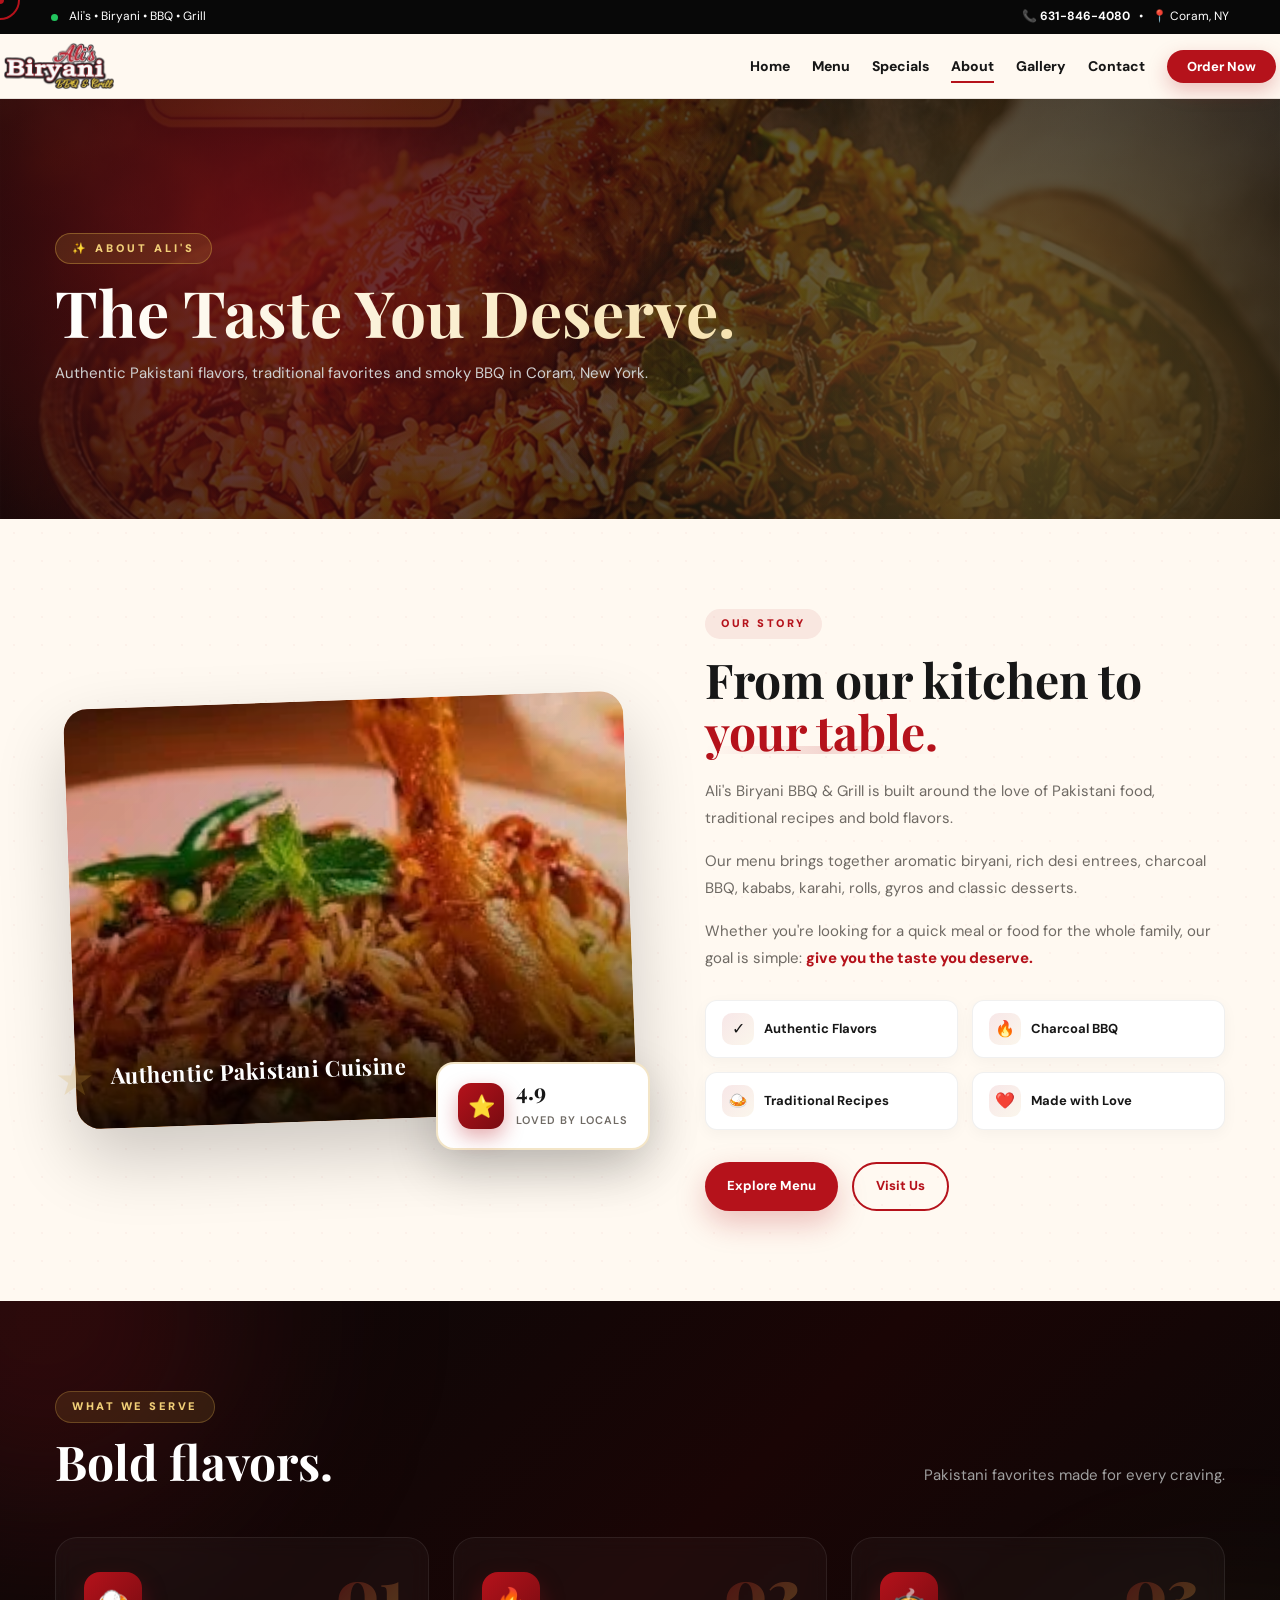
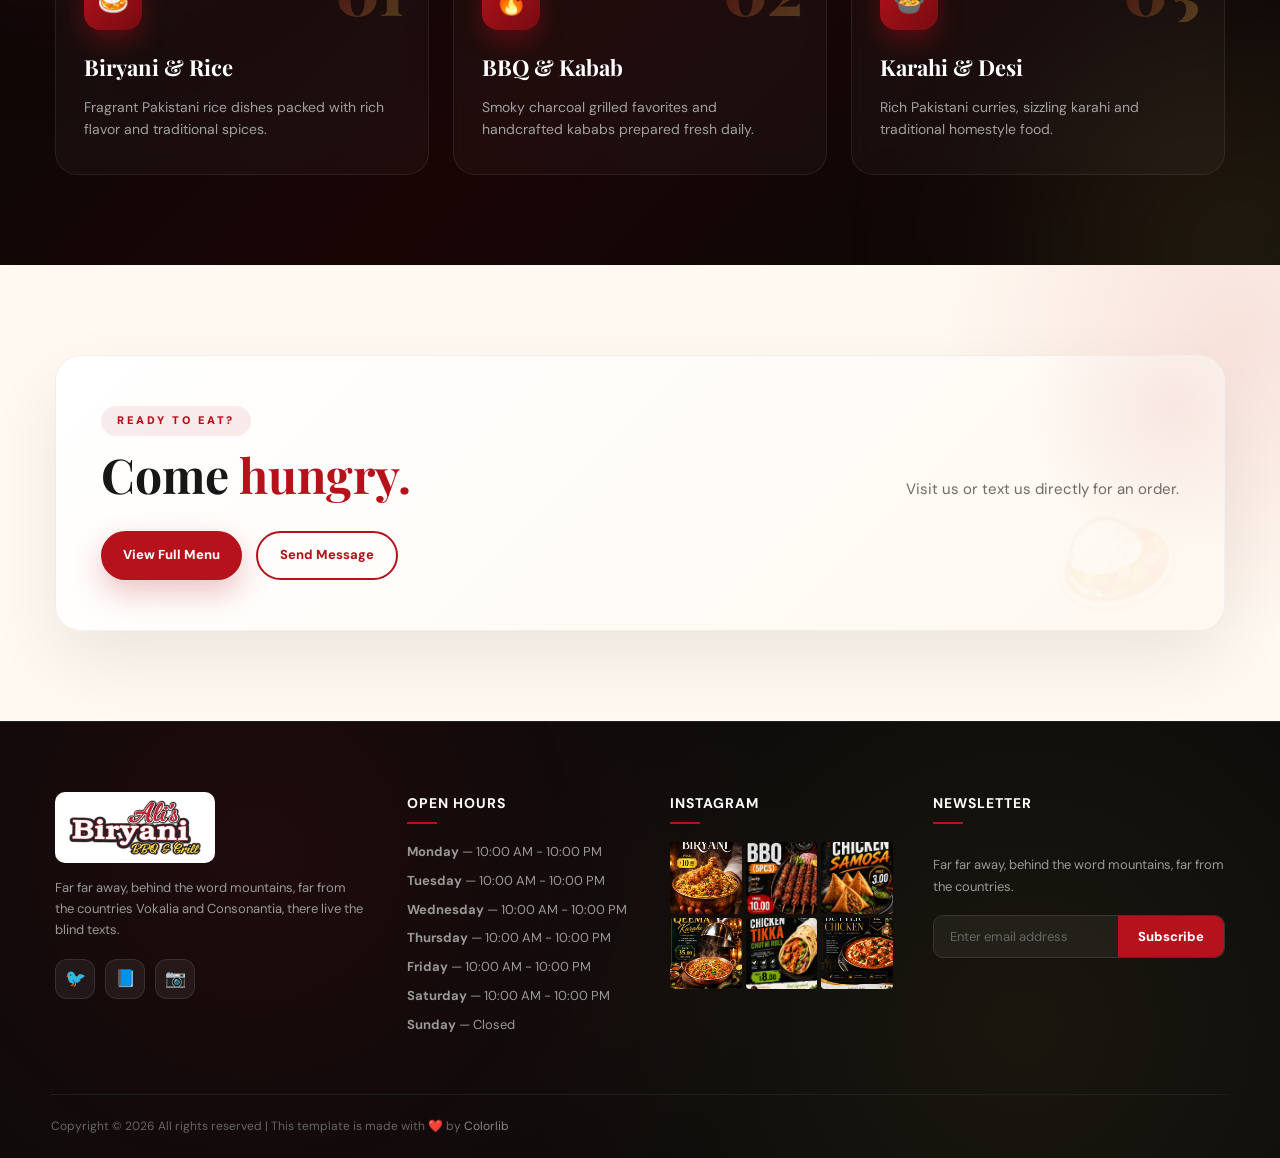
==== ABOUT.html @ 0fa8ace1 "Upload complete Ali's Biryani website" ====
<!DOCTYPE html>
<html lang="en">
<head>
    <meta charset="UTF-8">
    <meta name="viewport" content="width=device-width, initial-scale=1.0">
    <title>About | Ali's Biryani BBQ & Grill</title>
    <meta name="description" content="About Ali's Biryani BBQ & Grill - Authentic Pakistani cuisine in Coram, NY.">
    <link rel="stylesheet" href="style.css">
    <link href="https://fonts.googleapis.com/css2?family=DM+Sans:wght@400;500;600;700;800;900&family=Playfair+Display:wght@500;600;700;800&display=swap" rel="stylesheet">

    <style>
        /* Instagram Grid in Footer */
        .footer-instagram-grid {
            display: grid;
            grid-template-columns: repeat(3, 1fr);
            gap: 4px;
            margin-top: 5px;
        }

        .footer-instagram-grid img {
            width: 100%;
            aspect-ratio: 1;
            object-fit: cover;
            border-radius: 4px;
            transition: transform 0.3s, opacity 0.3s;
            cursor: pointer;
        }

        .footer-instagram-grid img:hover {
            transform: scale(1.05);
            opacity: 0.8;
        }

        /* =====================================================
           ABOUT PAGE — PREMIUM FULLY RESPONSIVE
        ===================================================== */

        /* ---------- HERO ---------- */
        .about-hero {
            position: relative;
            min-height: 420px;
            display: flex;
            align-items: center;
            overflow: hidden;
            background: #080808;
        }

        .about-hero::before {
            content: "";
            position: absolute;
            inset: 0;
            background:
                linear-gradient(135deg, rgba(8,8,8,0.92) 0%, rgba(8,8,8,0.72) 50%, rgba(8,8,8,0.9) 100%),
                url('assets/flayers/chicken biryani.jpeg') center/cover no-repeat;
            z-index: 0;
            animation: aboutHeroZoom 20s ease-in-out infinite alternate;
        }

        @keyframes aboutHeroZoom {
            0%   { transform: scale(1); }
            100% { transform: scale(1.08); }
        }

        .about-hero::after {
            content: "";
            position: absolute;
            inset: 0;
            background:
                radial-gradient(circle at 20% 30%, rgba(181, 18, 27, 0.5), transparent 45%),
                radial-gradient(circle at 80% 70%, rgba(216, 170, 69, 0.35), transparent 45%);
            animation: aboutGlow 10s ease-in-out infinite alternate;
            z-index: 1;
            pointer-events: none;
        }

        @keyframes aboutGlow {
            0%   { opacity: 0.6; }
            100% { opacity: 1; }
        }

        .about-hero > .container {
            position: relative;
            z-index: 2;
        }

        .about-hero .kicker {
            display: inline-block;
            color: var(--gold-light);
            font-size: 11px;
            font-weight: 900;
            letter-spacing: 3px;
            text-transform: uppercase;
            margin-bottom: 14px;
            padding: 6px 16px;
            background: rgba(216, 170, 69, 0.15);
            border: 1px solid rgba(216, 170, 69, 0.4);
            border-radius: 100px;
            opacity: 0;
            animation: fadeUp 0.8s 0.2s forwards;
        }

        .about-hero h1 {
            font-family: "Playfair Display", serif;
            font-size: clamp(36px, 5vw, 64px);
            line-height: 1.05;
            margin-bottom: 16px;
            background: linear-gradient(90deg, #fff 0%, var(--gold-light) 100%);
            -webkit-background-clip: text;
            background-clip: text;
            -webkit-text-fill-color: transparent;
            opacity: 0;
            animation: fadeUp 0.8s 0.4s forwards;
        }

        .about-hero p {
            max-width: 600px;
            color: #d0d0d0;
            font-size: 15px;
            opacity: 0;
            animation: fadeUp 0.8s 0.6s forwards;
        }

        @keyframes fadeUp {
            from { opacity: 0; transform: translateY(24px); }
            to   { opacity: 1; transform: translateY(0); }
        }

        /* ---------- STORY SECTION ---------- */
        .story-section {
            position: relative;
            padding: 90px 0;
            background: var(--cream);
            overflow: hidden;
        }

        .story-section::before {
            content: "";
            position: absolute;
            inset: 0;
            background-image: radial-gradient(circle, rgba(181,18,27,0.06) 1px, transparent 1px);
            background-size: 28px 28px;
            opacity: 0.6;
            pointer-events: none;
            z-index: 0;
        }

        .story-section > .container {
            position: relative;
            z-index: 1;
        }

        .story-grid {
            display: grid;
            grid-template-columns: 1fr 1fr;
            gap: 60px;
            align-items: center;
        }

        /* ---------- PHOTO WITH FLOATING CARDS ---------- */
        .about-photo-wrapper {
            position: relative;
            padding: 15px;
        }

        .about-photo {
            position: relative;
            border-radius: 24px;
            overflow: hidden;
            box-shadow:
                0 30px 70px rgba(0, 0, 0, 0.2),
                0 0 0 1px rgba(255, 255, 255, 0.5) inset;
            aspect-ratio: 4 / 3;
            min-height: 420px;
            transform: rotate(-2deg);
            transition: transform 0.5s ease;
        }

        .about-photo:hover {
            transform: rotate(0deg);
        }

        .about-photo::before {
            content: "";
            position: absolute;
            inset: 0;
            background: linear-gradient(135deg, rgba(181, 18, 27, 0.4) 0%, rgba(216, 170, 69, 0.2) 100%);
            z-index: 1;
            mix-blend-mode: multiply;
            pointer-events: none;
        }

        .about-photo .bg-image {
            position: absolute;
            inset: 0;
            width: 100%;
            height: 100%;
            object-fit: cover;
            z-index: 0;
            transition: transform 0.8s ease;
        }

        .about-photo:hover .bg-image {
            transform: scale(1.08);
        }

        .about-photo .overlay {
            position: absolute;
            inset: 0;
            z-index: 2;
            display: flex;
            align-items: flex-end;
            padding: 35px;
            background: linear-gradient(180deg, transparent 40%, rgba(0,0,0,0.85) 100%);
        }

        .about-photo .overlay h3 {
            color: #fff;
            font-family: "Playfair Display", serif;
            font-size: 22px;
            font-weight: 700;
            text-shadow: 0 2px 12px rgba(0,0,0,0.6);
            margin-top: 8px;
            letter-spacing: 0.5px;
        }

        /* Floating decorative elements */
        .about-photo-wrapper::before {
            content: "🔥";
            position: absolute;
            top: 0;
            right: 40px;
            font-size: 36px;
            opacity: 0.15;
            animation: floatDeco 5s ease-in-out infinite;
        }

        .about-photo-wrapper::after {
            content: "★";
            position: absolute;
            bottom: 20px;
            left: 0;
            font-size: 44px;
            color: var(--gold);
            opacity: 0.2;
            animation: floatDeco 6s ease-in-out infinite reverse;
        }

        @keyframes floatDeco {
            0%, 100% { transform: translateY(0) rotate(0deg); }
            50%      { transform: translateY(-15px) rotate(8deg); }
        }

        /* Floating stat card */
        .stat-card {
            position: absolute;
            bottom: -15px;
            right: -5px;
            background: #fff;
            padding: 16px 20px;
            border-radius: 18px;
            box-shadow: 0 20px 50px rgba(0, 0, 0, 0.2);
            z-index: 10;
            display: flex;
            align-items: center;
            gap: 12px;
            border: 2px solid rgba(216, 170, 69, 0.3);
            animation: floatCard 4s ease-in-out infinite;
        }

        @keyframes floatCard {
            0%, 100% { transform: translateY(0); }
            50%      { transform: translateY(-10px); }
        }

        .stat-card-icon {
            width: 46px;
            height: 46px;
            background: linear-gradient(135deg, var(--red), var(--red-dark));
            border-radius: 13px;
            display: grid;
            place-items: center;
            font-size: 22px;
            color: #fff;
            box-shadow: 0 8px 20px rgba(181, 18, 27, 0.35);
        }

        .stat-card strong {
            display: block;
            font-family: "Playfair Display", serif;
            font-size: 22px;
            color: var(--text);
            line-height: 1;
            margin-bottom: 4px;
        }

        .stat-card span {
            font-size: 11px;
            color: var(--muted);
            font-weight: 600;
            text-transform: uppercase;
            letter-spacing: 1px;
        }

        /* ---------- STORY TEXT ---------- */
        .story-text .kicker {
            display: inline-block;
            color: var(--red);
            font-size: 11px;
            font-weight: 900;
            letter-spacing: 2.5px;
            text-transform: uppercase;
            margin-bottom: 14px;
            padding: 6px 16px;
            background: rgba(181, 18, 27, 0.08);
            border-radius: 100px;
        }

        .story-text h2 {
            font-family: "Playfair Display", serif;
            font-size: clamp(28px, 4vw, 48px);
            line-height: 1.1;
            margin-bottom: 20px;
            color: var(--text);
        }

        .story-text h2 span {
            color: var(--red);
            position: relative;
            display: inline-block;
        }

        .story-text h2 span::after {
            content: "";
            position: absolute;
            bottom: 4px;
            left: 0;
            right: 0;
            height: 8px;
            background: linear-gradient(90deg, transparent, rgba(181,18,27,0.15), transparent);
            z-index: -1;
            border-radius: 4px;
        }

        .story-text p {
            color: var(--muted);
            font-size: 15px;
            line-height: 1.8;
            margin-bottom: 16px;
        }

        .story-text strong {
            color: var(--red);
            font-weight: 800;
        }

        /* ---------- FEATURE POINTS ---------- */
        .story-features {
            display: grid;
            grid-template-columns: 1fr 1fr;
            gap: 14px;
            margin: 28px 0 32px;
        }

        .story-feature {
            display: flex;
            align-items: center;
            gap: 10px;
            padding: 12px 16px;
            background: #fff;
            border-radius: 12px;
            border: 1px solid rgba(0, 0, 0, 0.06);
            box-shadow: 0 4px 15px rgba(0, 0, 0, 0.04);
            transition: all 0.3s ease;
        }

        .story-feature:hover {
            transform: translateX(6px);
            border-color: var(--red);
            box-shadow: 0 8px 25px rgba(181, 18, 27, 0.15);
        }

        .story-feature-icon {
            width: 32px;
            height: 32px;
            background: linear-gradient(135deg, rgba(181, 18, 27, 0.1), rgba(216, 170, 69, 0.1));
            border-radius: 10px;
            display: grid;
            place-items: center;
            font-size: 16px;
            flex-shrink: 0;
        }

        .story-feature span {
            font-size: 13px;
            font-weight: 700;
            color: var(--text);
        }

        /* Actions buttons */
        .actions {
            display: flex;
            flex-wrap: wrap;
            gap: 14px;
        }

        /* ---------- WHAT WE SERVE ---------- */
        .serve-section {
            position: relative;
            padding: 90px 0;
            background: linear-gradient(135deg, #080808 0%, #1a0505 50%, #080808 100%);
            overflow: hidden;
        }

        .serve-section::before {
            content: "";
            position: absolute;
            top: -50%;
            left: -20%;
            width: 600px;
            height: 600px;
            background: radial-gradient(circle, rgba(181, 18, 27, 0.3), transparent 70%);
            border-radius: 50%;
            filter: blur(80px);
            animation: serveGlow1 15s ease-in-out infinite alternate;
            pointer-events: none;
        }

        .serve-section::after {
            content: "";
            position: absolute;
            bottom: -50%;
            right: -20%;
            width: 600px;
            height: 600px;
            background: radial-gradient(circle, rgba(216, 170, 69, 0.15), transparent 70%);
            border-radius: 50%;
            filter: blur(80px);
            animation: serveGlow2 18s ease-in-out infinite alternate;
            pointer-events: none;
        }

        @keyframes serveGlow1 {
            0%   { transform: translate(0, 0) scale(1); }
            100% { transform: translate(60px, 30px) scale(1.2); }
        }

        @keyframes serveGlow2 {
            0%   { transform: translate(0, 0) scale(1); }
            100% { transform: translate(-50px, -30px) scale(1.3); }
        }

        .serve-section > .container {
            position: relative;
            z-index: 2;
        }

        .serve-head {
            display: flex;
            flex-wrap: wrap;
            justify-content: space-between;
            align-items: flex-end;
            gap: 24px;
            margin-bottom: 50px;
        }

        .serve-head .kicker {
            display: inline-block;
            color: var(--gold-light);
            font-size: 11px;
            font-weight: 900;
            letter-spacing: 2.5px;
            text-transform: uppercase;
            margin-bottom: 12px;
            padding: 6px 16px;
            background: rgba(216, 170, 69, 0.12);
            border: 1px solid rgba(216, 170, 69, 0.3);
            border-radius: 100px;
        }

        .serve-head h2 {
            color: #fff;
            font-family: "Playfair Display", serif;
            font-size: clamp(28px, 4vw, 48px);
            line-height: 1.1;
        }

        .serve-head p {
            color: #a0a0a0;
            font-size: 15px;
            max-width: 400px;
        }

        .serve-cards {
            display: grid;
            grid-template-columns: repeat(3, 1fr);
            gap: 24px;
        }

        .serve-card {
            position: relative;
            background: rgba(255, 255, 255, 0.03);
            backdrop-filter: blur(10px);
            border: 1px solid rgba(255, 255, 255, 0.08);
            border-radius: 22px;
            padding: 34px 28px;
            overflow: hidden;
            transition: all 0.5s cubic-bezier(0.4, 0, 0.2, 1);
        }

        .serve-card::before {
            content: "";
            position: absolute;
            top: 0;
            left: 0;
            width: 100%;
            height: 3px;
            background: linear-gradient(90deg, var(--red), var(--gold));
            transform: scaleX(0);
            transform-origin: left;
            transition: transform 0.5s ease;
        }

        .serve-card:hover::before {
            transform: scaleX(1);
        }

        .serve-card:hover {
            transform: translateY(-10px);
            background: rgba(255, 255, 255, 0.05);
            border-color: rgba(181, 18, 27, 0.4);
            box-shadow: 0 30px 60px rgba(0, 0, 0, 0.5);
        }

        .serve-card-num {
            font-family: "Playfair Display", serif;
            font-size: 64px;
            font-weight: 900;
            line-height: 1;
            background: linear-gradient(135deg, var(--red), var(--gold));
            -webkit-background-clip: text;
            background-clip: text;
            -webkit-text-fill-color: transparent;
            opacity: 0.3;
            position: absolute;
            top: 20px;
            right: 24px;
            transition: opacity 0.4s ease;
        }

        .serve-card:hover .serve-card-num {
            opacity: 0.6;
        }

        .serve-card-icon {
            width: 58px;
            height: 58px;
            background: linear-gradient(135deg, var(--red), var(--red-dark));
            border-radius: 16px;
            display: grid;
            place-items: center;
            font-size: 26px;
            margin-bottom: 20px;
            box-shadow: 0 12px 25px rgba(181, 18, 27, 0.35);
            transition: transform 0.4s ease;
        }

        .serve-card:hover .serve-card-icon {
            transform: scale(1.1) rotate(-8deg);
        }

        .serve-card h3 {
            color: #fff;
            font-family: "Playfair Display", serif;
            font-size: 22px;
            margin-bottom: 10px;
        }

        .serve-card p {
            color: #a0a0a0;
            font-size: 14px;
            line-height: 1.6;
            margin-bottom: 0;
        }

        /* ---------- CTA SECTION ---------- */
        .about-cta {
            position: relative;
            padding: 90px 0;
            background: var(--cream);
            overflow: hidden;
        }

        .about-cta::before {
            content: "";
            position: absolute;
            top: -50%;
            right: -20%;
            width: 600px;
            height: 600px;
            background: radial-gradient(circle, rgba(181, 18, 27, 0.1), transparent 70%);
            border-radius: 50%;
            animation: aboutGlow 15s ease-in-out infinite alternate;
            pointer-events: none;
        }

        .about-cta > .container {
            position: relative;
            z-index: 1;
        }

        .about-cta-card {
            background: linear-gradient(135deg, #fff 0%, #fef8f0 100%);
            border-radius: 26px;
            padding: 50px 45px;
            box-shadow: 0 30px 70px rgba(0, 0, 0, 0.08);
            border: 1px solid rgba(0, 0, 0, 0.05);
            position: relative;
            overflow: hidden;
        }

        .about-cta-card::before {
            content: "";
            position: absolute;
            top: -100px;
            right: -100px;
            width: 300px;
            height: 300px;
            background: radial-gradient(circle, rgba(181, 18, 27, 0.08), transparent 70%);
            border-radius: 50%;
            pointer-events: none;
        }

        .about-cta-card::after {
            content: "🍛";
            position: absolute;
            bottom: -20px;
            right: 40px;
            font-size: 110px;
            opacity: 0.05;
            transform: rotate(-15deg);
            pointer-events: none;
        }

        .about-cta-head {
            display: flex;
            flex-wrap: wrap;
            justify-content: space-between;
            align-items: flex-end;
            gap: 24px;
            margin-bottom: 30px;
            position: relative;
            z-index: 1;
        }

        .about-cta-head .kicker {
            display: inline-block;
            color: var(--red);
            font-size: 11px;
            font-weight: 900;
            letter-spacing: 2.5px;
            text-transform: uppercase;
            margin-bottom: 12px;
            padding: 6px 16px;
            background: rgba(181, 18, 27, 0.08);
            border-radius: 100px;
        }

        .about-cta-head h2 {
            font-family: "Playfair Display", serif;
            font-size: clamp(28px, 4vw, 48px);
            line-height: 1.1;
            color: var(--text);
        }

        .about-cta-head h2 span {
            color: var(--red);
        }

        .about-cta-head p {
            color: var(--muted);
            font-size: 15px;
        }

        .about-cta-actions {
            display: flex;
            flex-wrap: wrap;
            gap: 14px;
            position: relative;
            z-index: 1;
        }

        /* =====================================================
           RESPONSIVE — TABLET (1000px & below)
        ===================================================== */
        @media (max-width: 1000px) {
            .story-grid {
                grid-template-columns: 1fr 1fr;
                gap: 40px;
            }

            .about-photo {
                min-height: 380px;
            }

            .about-photo .overlay {
                padding: 30px;
            }

            .about-photo .overlay h3 {
                font-size: 20px;
            }

            .stat-card {
                padding: 14px 16px;
            }

            .stat-card-icon {
                width: 42px;
                height: 42px;
                font-size: 20px;
            }

            .stat-card strong {
                font-size: 20px;
            }

            .story-features {
                gap: 10px;
            }

            .story-feature {
                padding: 10px 14px;
            }

            .story-feature span {
                font-size: 12px;
            }

            .serve-cards {
                grid-template-columns: 1fr 1fr;
                gap: 20px;
            }

            .serve-card {
                padding: 28px 24px;
            }

            .serve-card-num {
                font-size: 54px;
            }

            .serve-card-icon {
                width: 52px;
                height: 52px;
                font-size: 24px;
            }

            .serve-card h3 {
                font-size: 20px;
            }
        }

        /* =====================================================
           RESPONSIVE — MOBILE (800px & below)
        ===================================================== */
        @media (max-width: 800px) {
            .about-hero {
                min-height: 340px;
                padding: 40px 0;
            }

            .story-section,
            .serve-section,
            .about-cta {
                padding: 60px 0;
            }

            .story-grid {
                grid-template-columns: 1fr;
                gap: 45px;
            }

            .about-photo {
                min-height: 340px;
                transform: rotate(0deg);
                aspect-ratio: 4 / 3;
            }

            .about-photo .overlay {
                padding: 24px;
            }

            .about-photo .overlay h3 {
                font-size: 18px;
            }

            .about-photo-wrapper {
                padding: 10px;
            }

            .about-photo-wrapper::before {
                font-size: 30px;
                right: 20px;
            }

            .about-photo-wrapper::after {
                font-size: 36px;
            }

            .stat-card {
                bottom: 0;
                right: 5px;
                padding: 12px 16px;
                border-radius: 14px;
                gap: 10px;
            }

            .stat-card-icon {
                width: 38px;
                height: 38px;
                font-size: 18px;
                border-radius: 11px;
            }

            .stat-card strong {
                font-size: 18px;
            }

            .stat-card span {
                font-size: 10px;
            }

            .story-text h2 {
                font-size: 28px;
            }

            .story-text p {
                font-size: 14px;
            }

            .story-features {
                grid-template-columns: 1fr 1fr;
                gap: 10px;
                margin: 24px 0 26px;
            }

            .story-feature {
                padding: 10px 12px;
                gap: 8px;
            }

            .story-feature-icon {
                width: 28px;
                height: 28px;
                font-size: 14px;
            }

            .story-feature span {
                font-size: 12px;
            }

            .actions {
                gap: 10px;
            }

            .serve-head {
                flex-direction: column;
                align-items: flex-start;
                margin-bottom: 35px;
            }

            .serve-head h2 {
                font-size: 28px;
            }

            .serve-head p {
                font-size: 14px;
            }

            .serve-cards {
                grid-template-columns: 1fr;
                gap: 18px;
            }

            .serve-card {
                padding: 26px 22px;
                border-radius: 18px;
            }

            .serve-card-num {
                font-size: 48px;
                top: 18px;
                right: 20px;
            }

            .serve-card-icon {
                width: 48px;
                height: 48px;
                font-size: 22px;
                margin-bottom: 16px;
            }

            .serve-card h3 {
                font-size: 20px;
            }

            .serve-card p {
                font-size: 13px;
            }

            .about-cta-card {
                padding: 35px 25px;
                border-radius: 22px;
            }

            .about-cta-head {
                flex-direction: column;
                align-items: flex-start;
                margin-bottom: 24px;
            }

            .about-cta-head h2 {
                font-size: 28px;
            }

            .about-cta-head p {
                font-size: 14px;
            }

            .about-cta-actions {
                gap: 10px;
            }

            .about-cta-card::after {
                font-size: 80px;
                bottom: -10px;
                right: 20px;
            }
        }

        /* =====================================================
           RESPONSIVE — SMALL MOBILE (560px & below)
        ===================================================== */
        @media (max-width: 560px) {
            .about-hero {
                min-height: 300px;
                padding: 30px 0;
            }

            .about-hero .kicker {
                font-size: 10px;
                padding: 5px 12px;
                letter-spacing: 2px;
            }

            .about-hero h1 {
                font-size: 30px;
                margin-bottom: 12px;
            }

            .about-hero p {
                font-size: 13px;
            }

            .story-section,
            .serve-section,
            .about-cta {
                padding: 50px 0;
            }

            .story-grid {
                gap: 35px;
            }

            .about-photo {
                min-height: 280px;
                border-radius: 18px;
            }

            .about-photo .overlay {
                padding: 18px;
            }

            .about-photo .overlay h3 {
                font-size: 16px;
            }

            .about-photo-wrapper {
                padding: 8px;
            }

            .about-photo-wrapper::before,
            .about-photo-wrapper::after {
                display: none;
            }

            .stat-card {
                bottom: -8px;
                right: 0;
                padding: 10px 12px;
                border-radius: 12px;
                gap: 8px;
            }

            .stat-card-icon {
                width: 34px;
                height: 34px;
                font-size: 16px;
                border-radius: 10px;
            }

            .stat-card strong {
                font-size: 16px;
            }

            .stat-card span {
                font-size: 9px;
                letter-spacing: 0.5px;
            }

            .story-text .kicker {
                font-size: 10px;
                padding: 5px 12px;
            }

            .story-text h2 {
                font-size: 24px;
                margin-bottom: 16px;
            }

            .story-text p {
                font-size: 13px;
                line-height: 1.7;
                margin-bottom: 12px;
            }

            .story-features {
                grid-template-columns: 1fr;
                gap: 8px;
                margin: 20px 0 22px;
            }

            .story-feature {
                padding: 10px 14px;
                gap: 10px;
            }

            .story-feature-icon {
                width: 28px;
                height: 28px;
                font-size: 14px;
            }

            .story-feature span {
                font-size: 12px;
            }

            .actions {
                gap: 8px;
            }

            .actions .btn {
                padding: 10px 18px;
                font-size: 12px;
            }

            .serve-head h2 {
                font-size: 24px;
            }

            .serve-head p {
                font-size: 13px;
            }

            .serve-cards {
                gap: 14px;
            }

            .serve-card {
                padding: 22px 18px;
                border-radius: 16px;
            }

            .serve-card-num {
                font-size: 40px;
                top: 14px;
                right: 16px;
            }

            .serve-card-icon {
                width: 44px;
                height: 44px;
                font-size: 20px;
                border-radius: 13px;
                margin-bottom: 14px;
            }

            .serve-card h3 {
                font-size: 18px;
                margin-bottom: 8px;
            }

            .serve-card p {
                font-size: 12px;
                line-height: 1.5;
            }

            .about-cta-card {
                padding: 28px 20px;
                border-radius: 18px;
            }

            .about-cta-head {
                margin-bottom: 20px;
            }

            .about-cta-head .kicker {
                font-size: 10px;
                padding: 5px 12px;
            }

            .about-cta-head h2 {
                font-size: 24px;
            }

            .about-cta-head p {
                font-size: 13px;
            }

            .about-cta-actions {
                gap: 8px;
            }

            .about-cta-actions .btn {
                padding: 10px 18px;
                font-size: 12px;
            }

            .about-cta-card::after {
                font-size: 60px;
                bottom: -5px;
                right: 12px;
            }

            .footer-instagram-grid {
                gap: 3px;
            }
        }

        /* =====================================================
           RESPONSIVE — EXTRA SMALL (380px & below)
        ===================================================== */
        @media (max-width: 380px) {
            .about-hero h1 {
                font-size: 26px;
            }

            .story-text h2 {
                font-size: 22px;
            }

            .serve-head h2 {
                font-size: 22px;
            }

            .about-cta-head h2 {
                font-size: 22px;
            }

            .stat-card {
                padding: 8px 10px;
            }

            .stat-card-icon {
                width: 30px;
                height: 30px;
                font-size: 14px;
            }

            .stat-card strong {
                font-size: 14px;
            }

            .stat-card span {
                font-size: 8px;
            }
        }
    </style>
</head>
<body>

<!-- TOP BAR -->
<div class="top-bar">
    <div class="container top-bar-inner">
        <span class="top-bar-left">
            <span class="pulse-dot"></span>
            Ali's • Biryani • BBQ • Grill
        </span>
        <span class="top-bar-right">
            <a href="tel:+16318464080">📞 631-846-4080</a>
            &nbsp; • &nbsp;
            📍 Coram, NY
        </span>
    </div>
</div>

<!-- NAVBAR -->
<header class="navbar">
    <div class="container nav-inner">
        <a href="index.html">
            <img src="assets/logo/Layer 6.png" alt="Ali's" class="logo">
        </a>
        <button class="mobile-menu-btn" id="mobileMenuBtn" aria-label="Menu">☰</button>
        <nav class="navigation" id="navigation">
            <a href="index.html">Home</a>
            <a href="MENU.html">Menu</a>
            <a href="SPECIALS.html">Specials</a>
            <a href="ABOUT.html" class="active">About</a>
            <a href="GALLERY.html">Gallery</a>
            <a href="CONTACT.html">Contact</a>
            <a href="ORDER.html" class="nav-order">Order Now</a>
        </nav>
    </div>
</header>

<!-- ================= HERO ================= -->
<section class="about-hero">
    <div class="container">
        <div class="kicker">✨ ABOUT ALI'S</div>
        <h1>The Taste You Deserve.</h1>
        <p>Authentic Pakistani flavors, traditional favorites and smoky BBQ in Coram, New York.</p>
    </div>
</section>

<!-- ================= STORY ================= -->
<section class="story-section">
    <div class="container">
        <div class="story-grid">

            <!-- LEFT: PHOTO WITH STAT CARD -->
            <div class="about-photo-wrapper reveal">
                <div class="about-photo">
                    <img class="bg-image" src="assets/menu/chicken biryani.jpeg" alt="Pakistani Biryani">
                    <div class="overlay">
                        <div>
                            <h3>Authentic Pakistani Cuisine</h3>
                        </div>
                    </div>
                </div>

                <!-- Floating Stat Card -->
                <div class="stat-card">
                    <div class="stat-card-icon">⭐</div>
                    <div>
                        <strong>4.9</strong>
                        <span>Loved by Locals</span>
                    </div>
                </div>
            </div>

            <!-- RIGHT: STORY TEXT -->
            <div class="story-text reveal reveal-delay-1">
                <div class="kicker">OUR STORY</div>
                <h2>From our kitchen to <span>your table.</span></h2>
                <p>Ali's Biryani BBQ &amp; Grill is built around the love of Pakistani food, traditional recipes and bold flavors.</p>
                <p>Our menu brings together aromatic biryani, rich desi entrees, charcoal BBQ, kababs, karahi, rolls, gyros and classic desserts.</p>
                <p>Whether you're looking for a quick meal or food for the whole family, our goal is simple: <strong>give you the taste you deserve.</strong></p>

                <div class="story-features">
                    <div class="story-feature">
                        <div class="story-feature-icon">✓</div>
                        <span>Authentic Flavors</span>
                    </div>
                    <div class="story-feature">
                        <div class="story-feature-icon">🔥</div>
                        <span>Charcoal BBQ</span>
                    </div>
                    <div class="story-feature">
                        <div class="story-feature-icon">🍛</div>
                        <span>Traditional Recipes</span>
                    </div>
                    <div class="story-feature">
                        <div class="story-feature-icon">❤️</div>
                        <span>Made with Love</span>
                    </div>
                </div>

                <div class="actions">
                    <a class="btn btn-red" href="MENU.html">Explore Menu</a>
                    <a class="btn btn-outline" href="CONTACT.html">Visit Us</a>
                </div>
            </div>

        </div>
    </div>
</section>

<!-- ================= WHAT WE SERVE ================= -->
<section class="serve-section">
    <div class="container">

        <div class="serve-head reveal">
            <div>
                <div class="kicker">WHAT WE SERVE</div>
                <h2>Bold flavors.</h2>
            </div>
            <p>Pakistani favorites made for every craving.</p>
        </div>

        <div class="serve-cards">
            <div class="serve-card reveal">
                <div class="serve-card-num">01</div>
                <div class="serve-card-icon">🍛</div>
                <h3>Biryani &amp; Rice</h3>
                <p>Fragrant Pakistani rice dishes packed with rich flavor and traditional spices.</p>
            </div>

            <div class="serve-card reveal reveal-delay-1">
                <div class="serve-card-num">02</div>
                <div class="serve-card-icon">🔥</div>
                <h3>BBQ &amp; Kabab</h3>
                <p>Smoky charcoal grilled favorites and handcrafted kababs prepared fresh daily.</p>
            </div>

            <div class="serve-card reveal reveal-delay-2">
                <div class="serve-card-num">03</div>
                <div class="serve-card-icon">🍲</div>
                <h3>Karahi &amp; Desi</h3>
                <p>Rich Pakistani curries, sizzling karahi and traditional homestyle food.</p>
            </div>
        </div>

    </div>
</section>

<!-- ================= CTA ================= -->
<section class="about-cta">
    <div class="container">
        <div class="about-cta-card reveal">
            <div class="about-cta-head">
                <div>
                    <div class="kicker">READY TO EAT?</div>
                    <h2>Come <span>hungry.</span></h2>
                </div>
                <p>Visit us or text us directly for an order.</p>
            </div>
            <div class="about-cta-actions">
                <a class="btn btn-red" href="MENU.html">View Full Menu</a>
                <a class="btn btn-outline" href="sms:+16318464080?body=Hi%20Ali%27s%20Biryani%20BBQ%20%26%20Grill%21">Send Message</a>
            </div>
        </div>
    </div>
</section>

<!-- ================= FOOTER ================= -->
<footer>
    <div class="container footer-grid">
        <div class="footer-brand">
            <img src="assets/logo/Layer 6.png" alt="Ali's Biryani BBQ & Grill">
            <p>Far far away, behind the word mountains, far from the countries Vokalia and Consonantia, there live the blind texts.</p>
            <div class="footer-socials">
                <a href="#" aria-label="Twitter">🐦</a>
                <a href="#" aria-label="Facebook">📘</a>
                <a href="#" aria-label="Instagram">📷</a>
            </div>
        </div>

        <div>
            <h3>Open Hours</h3>
            <p><strong>Monday</strong> — 10:00 AM - 10:00 PM</p>
            <p><strong>Tuesday</strong> — 10:00 AM - 10:00 PM</p>
            <p><strong>Wednesday</strong> — 10:00 AM - 10:00 PM</p>
            <p><strong>Thursday</strong> — 10:00 AM - 10:00 PM</p>
            <p><strong>Friday</strong> — 10:00 AM - 10:00 PM</p>
            <p><strong>Saturday</strong> — 10:00 AM - 10:00 PM</p>
            <p><strong>Sunday</strong> — Closed</p>
        </div>

        <div>
            <h3>Instagram</h3>
            <div class="footer-instagram-grid">
                <img src="assets/flayers/chicken biryani.jpeg" alt="Biryani">
                <img src="assets/flayers/bbq 5pcs.jpeg" alt="BBQ">
                <img src="assets/flayers/chicken samosa.jpeg" alt="Samosa">
                <img src="assets/flayers/goat karahi.jpeg" alt="Karahi">
                <img src="assets/flayers/chicken tikka.jpeg" alt="Tikka">
                <img src="assets/flayers/butter chicken.jpeg" alt="Butter Chicken">
            </div>
        </div>

        <div class="footer-newsletter">
            <h3>Newsletter</h3>
            <p>Far far away, behind the word mountains, far from the countries.</p>
            <div class="newsletter-input">
                <input type="email" placeholder="Enter email address" aria-label="Email address">
                <button type="button">Subscribe</button>
            </div>
        </div>
    </div>

    <div class="container footer-bottom">
        <span>Copyright © <span class="current-year"></span> All rights reserved | This template is made with ❤️ by <a href="#">Colorlib</a></span>
    </div>
</footer>

<script src="script.js"></script>
</body>
</html>
---- style.css ----
/* =====================================================
   ALI'S BIRYANI BBQ & GRILL
   ULTRA PREMIUM ANIMATED CSS — FULLY RESPONSIVE
   (Hero mobile compact + Featured 2 cols + Order Now fixed)
===================================================== */

@import url('https://fonts.googleapis.com/css2?family=DM+Sans:wght@400;500;600;700;800;900&family=Playfair+Display:wght@500;600;700;800;900&display=swap');

/* ================= VARIABLES ================= */
:root {
    --black: #080808;
    --black-soft: #111111;
    --red: #b5121b;
    --red-light: #df202b;
    --red-dark: #780b11;
    --gold: #d8aa45;
    --gold-light: #f1cf78;
    --cream: #fff9f1;
    --white: #ffffff;
    --text: #171717;
    --muted: #6f6a64;
    --border: rgba(0, 0, 0, .09);
    --shadow: 0 20px 60px rgba(0, 0, 0, .10);
    --radius: 20px;
}

/* ================= RESET ================= */
* {
    margin: 0;
    padding: 0;
    box-sizing: border-box;
}

html {
    scroll-behavior: smooth;
    -webkit-text-size-adjust: 100%;
}

body {
    font-family: "DM Sans", sans-serif;
    background: var(--cream);
    color: var(--text);
    line-height: 1.6;
    overflow-x: hidden;
    cursor: none;
    -webkit-font-smoothing: antialiased;
    -moz-osx-font-smoothing: grayscale;
}

@media (max-width: 900px) {
    body { cursor: auto; }
}

img { max-width: 100%; display: block; height: auto; }
a { text-decoration: none; color: inherit; }
button, input, textarea, select { font-family: inherit; }
button { cursor: pointer; }

.container {
    width: min(1180px, 92%);
    margin: auto;
    padding: 0 4px;
}

/* ================= CUSTOM CURSOR ================= */
.cursor-dot,
.cursor-ring {
    position: fixed;
    top: 0;
    left: 0;
    pointer-events: none;
    z-index: 99999;
    transform: translate(-50%, -50%);
    transition: opacity 0.3s;
}

.cursor-dot {
    width: 8px;
    height: 8px;
    background: var(--red);
    border-radius: 50%;
}

.cursor-ring {
    width: 40px;
    height: 40px;
    border: 2px solid var(--red);
    border-radius: 50%;
    transition: transform 0.15s ease-out, width 0.2s, height 0.2s, background 0.2s;
}

.cursor-ring.hover {
    width: 60px;
    height: 60px;
    background: rgba(181, 18, 27, 0.1);
}

@media (max-width: 900px) {
    .cursor-dot, .cursor-ring { display: none; }
}

/* ================= SCROLL PROGRESS BAR ================= */
.scroll-progress {
    position: fixed;
    top: 0;
    left: 0;
    height: 3px;
    width: 0;
    background: linear-gradient(90deg, var(--red), var(--gold));
    z-index: 10000;
    transition: width 0.1s;
}

/* ================= TOP BAR ================= */
.top-bar {
    background: var(--black);
    color: white;
    font-size: 12px;
}

.top-bar-inner {
    min-height: 34px;
    display: flex;
    justify-content: space-between;
    align-items: center;
    gap: 10px;
    padding: 4px 0;
}

.top-bar a { font-weight: 700; transition: color 0.3s; }
.top-bar a:hover { color: var(--gold-light); }

.pulse-dot {
    display: inline-block;
    width: 7px;
    height: 7px;
    background: #22c55e;
    border-radius: 50%;
    margin-right: 8px;
    box-shadow: 0 0 0 0 rgba(34, 197, 94, 0.7);
    animation: pulse 2s infinite;
    vertical-align: middle;
}

@keyframes pulse {
    0%   { box-shadow: 0 0 0 0 rgba(34, 197, 94, 0.7); }
    70%  { box-shadow: 0 0 0 8px rgba(34, 197, 94, 0); }
    100% { box-shadow: 0 0 0 0 rgba(34, 197, 94, 0); }
}

/* ================= NAVBAR ================= */
.navbar {
    position: sticky;
    top: 0;
    z-index: 1000;
    background: rgba(255, 249, 241, .97);
    backdrop-filter: blur(15px);
    -webkit-backdrop-filter: blur(15px);
    border-bottom: 1px solid var(--border);
    transition: box-shadow 0.3s;
    width: 100%;
}

.navbar.scrolled {
    box-shadow: 0 10px 30px rgba(0, 0, 0, 0.08);
}

.nav-inner {
    min-height: 64px;
    display: flex;
    align-items: center;
    justify-content: space-between;
    gap: 16px;
    width: 100%;
}

.logo {
    width: 110px;
    height: auto;
    object-fit: contain;
    transition: transform 0.3s;
    flex-shrink: 0;
}

.logo:hover { transform: scale(1.05); }

.navigation,
.navlinks {
    display: flex;
    align-items: center;
    gap: 22px;
    flex-wrap: nowrap;
    min-width: 0;
}

.navigation > a:not(.nav-order),
.navlinks > a:not(.nav-order) {
    font-size: 14px;
    font-weight: 800;
    position: relative;
    transition: color 0.3s;
    padding: 4px 0;
    white-space: nowrap;
    flex-shrink: 0;
}

.navigation > a:not(.nav-order)::after,
.navlinks > a:not(.nav-order)::after {
    content: "";
    position: absolute;
    left: 0;
    bottom: -2px;
    width: 0;
    height: 2px;
    background: var(--red);
    transition: .25s ease;
}

.navigation > a:hover::after,
.navigation > a.active::after,
.navlinks > a:hover::after,
.navlinks > a.active::after {
    width: 100%;
}

.nav-order {
    background: var(--red);
    color: white !important;
    padding: 10px 20px;
    border-radius: 100px;
    box-shadow: 0 8px 20px rgba(181, 18, 27, 0.25);
    transition: all 0.3s;
    font-size: 13px !important;
    font-weight: 800;
    white-space: nowrap;
    flex-shrink: 0;
    display: inline-flex;
    align-items: center;
    justify-content: center;
    line-height: 1;
}

.nav-order::after { display: none !important; }

.nav-order:hover {
    background: var(--red-light);
    transform: translateY(-2px);
    box-shadow: 0 12px 25px rgba(181, 18, 27, 0.35);
}

.mobile-menu-btn,
.menu-toggle {
    display: none;
    border: none;
    background: transparent;
    font-size: 26px;
    cursor: pointer;
    color: var(--black);
    padding: 6px;
    line-height: 1;
    flex-shrink: 0;
}

/* ================= HERO ================= */
.hero {
    position: relative;
    min-height: 680px;
    overflow: hidden;
    background: #080808;
    color: white;
}

.hero-video {
    position: absolute;
    top: 50%;
    left: 50%;
    min-width: 100%;
    min-height: 100%;
    width: auto;
    height: auto;
    transform: translate(-50%, -50%);
    object-fit: cover;
    z-index: 0;
    opacity: 0.55;
}

.hero-overlay {
    position: absolute;
    inset: 0;
    background:
        linear-gradient(90deg, rgba(0,0,0,0.85) 0%, rgba(0,0,0,0.5) 50%, rgba(0,0,0,0.7) 100%),
        radial-gradient(circle at 20% 30%, rgba(181, 18, 27, 0.4), transparent 45%),
        radial-gradient(circle at 80% 70%, rgba(216, 170, 69, 0.25), transparent 45%);
    z-index: 1;
    animation: heroGlow 12s ease-in-out infinite alternate;
}

@keyframes heroGlow {
    0%   { opacity: 0.85; }
    100% { opacity: 1; }
}

.hero-content {
    position: relative;
    z-index: 2;
    min-height: 680px;
    display: grid;
    grid-template-columns: 1fr 1fr;
    align-items: center;
    gap: 40px;
}

.small-heading {
    display: inline-flex;
    align-items: center;
    gap: 14px;
    color: var(--gold-light);
    font-size: 11px;
    font-weight: 800;
    letter-spacing: 3px;
    margin-bottom: 18px;
    opacity: 0;
    animation: fadeUp 0.8s 0.2s forwards;
}

.small-heading-line {
    display: inline-block;
    width: 30px;
    height: 1px;
    background: var(--gold-light);
    opacity: 0.6;
}

.hero h1 {
    font-family: "Playfair Display", serif;
    font-size: clamp(44px, 6vw, 78px);
    line-height: 1.03;
    max-width: 650px;
    opacity: 0;
    animation: fadeUp 0.8s 0.4s forwards;
}

.hero h1 span {
    display: block;
    color: var(--gold);
    position: relative;
}

.hero-text p {
    max-width: 590px;
    color: #d2d2d2;
    font-size: 17px;
    margin-top: 25px;
    opacity: 0;
    animation: fadeUp 0.8s 0.6s forwards;
}

@keyframes fadeUp {
    from { opacity: 0; transform: translateY(30px); }
    to { opacity: 1; transform: translateY(0); }
}

.hero-buttons {
    display: flex;
    flex-wrap: wrap;
    gap: 12px;
    margin-top: 30px;
    opacity: 0;
    animation: fadeUp 0.8s 0.8s forwards;
}

.hero-info {
    display: flex;
    flex-wrap: wrap;
    gap: 12px;
    margin-top: 42px;
    opacity: 0;
    animation: fadeUp 0.8s 1s forwards;
}

.hero-info-item {
    display: flex;
    align-items: center;
    gap: 10px;
    padding: 9px 16px;
    background: rgba(255,255,255,0.06);
    border: 1px solid rgba(255,255,255,0.1);
    border-radius: 100px;
    backdrop-filter: blur(10px);
    transition: all 0.3s ease;
    color: #ddd;
    font-size: 12px;
}

.hero-info-item:hover {
    background: rgba(181,18,27,0.2);
    border-color: var(--red);
    transform: translateY(-3px);
}

.hero-info-icon { font-size: 15px; }
.hero-info strong { color: var(--gold); }

/* ================= HERO FOOD ================= */
.hero-food {
    position: relative;
    min-height: 200px;
    display: grid;
    place-items: center;
    opacity: 0;
    animation: fadeIn 1.2s 0.6s forwards;
}

@keyframes fadeIn {
    to { opacity: 1; }
}

.food-glow {
    position: absolute;
    width: 380px;
    height: 380px;
    border-radius: 50%;
    background: radial-gradient(circle, rgba(181, 18, 27, .6), transparent 70%);
    filter: blur(30px);
    animation: glowPulse 4s ease-in-out infinite alternate;
}

@keyframes glowPulse {
    0%   { transform: scale(1); opacity: 0.7; }
    100% { transform: scale(1.15); opacity: 1; }
}

.food-circle {
    width: min(420px, 90%);
    aspect-ratio: 1;
    border-radius: 50%;
    display: grid;
    place-items: center;
    background: radial-gradient(circle, #292929 0 45%, #171717 46% 58%, #0b0b0b 59%);
    border: 8px solid #252525;
    box-shadow: 0 40px 80px rgba(0, 0, 0, .65), inset 0 0 40px rgba(255, 255, 255, .04);
    animation: rotateSlow 30s linear infinite;
    position: relative;
}

@keyframes rotateSlow {
    from { transform: rotate(0deg); }
    to { transform: rotate(360deg); }
}

.food-dish {
    position: relative;
    z-index: 2;
    width: 68%;
    aspect-ratio: 1;
    border-radius: 50%;
    display: grid;
    place-items: center;
    overflow: hidden;
    background: radial-gradient(circle at 40% 30%, #e2a641, #8b2b18 55%, #39120e);
    box-shadow: inset 0 0 50px rgba(0, 0, 0, .45), 0 20px 35px rgba(0, 0, 0, .4);
    animation: rotateSlowReverse 30s linear infinite;
}

@keyframes rotateSlowReverse {
    from { transform: rotate(0deg); }
    to { transform: rotate(-360deg); }
}

.food-dish img {
    width: 100%;
    height: 100%;
    object-fit: cover;
    border-radius: 50%;
}

.floating-card {
    position: absolute;
    z-index: 5;
    background: white;
    color: #111;
    padding: 12px 16px;
    border-radius: 14px;
    box-shadow: var(--shadow);
    animation: floatCard 4s ease-in-out infinite;
}

@keyframes floatCard {
    0%, 100% { transform: translateY(0); }
    50% { transform: translateY(-12px); }
}

.floating-card strong { display: block; font-size: 13px; }
.floating-card span { color: var(--muted); font-size: 11px; }

.card-one { top: 45px; right: 5px; animation-delay: 0s; }
.card-two { bottom: 45px; left: 5px; animation-delay: 1s; }
.card-three {
    top: 50%;
    left: -10px;
    transform: translateY(-50%);
    animation-delay: 2s;
}
.card-three strong { color: var(--gold); font-size: 15px; }

/* ================= BUTTONS ================= */
.btn {
    display: inline-flex;
    align-items: center;
    justify-content: center;
    gap: 8px;
    padding: 12px 22px;
    border-radius: 100px;
    font-size: 13px;
    font-weight: 800;
    transition: all 0.3s cubic-bezier(0.4, 0, 0.2, 1);
    cursor: pointer;
    border: none;
    position: relative;
    overflow: hidden;
    text-align: center;
}

.btn::before {
    content: "";
    position: absolute;
    top: 50%;
    left: 50%;
    width: 0;
    height: 0;
    border-radius: 50%;
    background: rgba(255,255,255,0.3);
    transform: translate(-50%, -50%);
    transition: width 0.5s, height 0.5s;
}

.btn:hover::before {
    width: 300px;
    height: 300px;
}

.btn-red {
    color: white;
    background: var(--red);
    box-shadow: 0 12px 30px rgba(181, 18, 27, .25);
    z-index: 1;
}

.btn-red:hover {
    background: var(--red-light);
    transform: translateY(-3px);
    box-shadow: 0 20px 40px rgba(181, 18, 27, .4);
}

.btn-white { background: white; color: #111; }
.btn-white:hover { transform: translateY(-3px); box-shadow: 0 15px 30px rgba(255,255,255,0.2); }

.btn-dark { background: var(--black); color: white; }
.btn-dark:hover { background: var(--red); transform: translateY(-3px); }

.btn-outline {
    background: transparent;
    color: var(--red);
    border: 2px solid var(--red);
}
.btn-outline:hover { background: var(--red); color: white; transform: translateY(-3px); }

/* ================= SECTIONS ================= */
.section { padding: 80px 0; }

.section-heading {
    display: flex;
    align-items: end;
    justify-content: space-between;
    gap: 30px;
    margin-bottom: 38px;
}

.section-label {
    display: block;
    color: var(--red);
    font-size: 11px;
    font-weight: 900;
    letter-spacing: 2.5px;
    margin-bottom: 10px;
}

.section-label.light { color: var(--gold-light); }

h2 {
    font-family: "Playfair Display", serif;
    font-size: clamp(30px, 4vw, 50px);
    line-height: 1.1;
}

h2 span { color: var(--red); }

.text-link {
    color: var(--red);
    font-size: 14px;
    font-weight: 800;
    position: relative;
    transition: all 0.3s;
    white-space: nowrap;
}

.text-link:hover { color: var(--red-light); transform: translateX(5px); }

/* ================= SCROLL REVEAL ================= */
.reveal {
    opacity: 0;
    transform: translateY(40px);
    transition: opacity 0.8s ease, transform 0.8s ease;
}

.reveal.visible {
    opacity: 1;
    transform: translateY(0);
}

.reveal-delay-1 { transition-delay: 0.1s; }
.reveal-delay-2 { transition-delay: 0.2s; }
.reveal-delay-3 { transition-delay: 0.3s; }
.reveal-delay-4 { transition-delay: 0.4s; }

/* ================= PAGE HEADER ================= */
.page-hero, .page-header {
    position: relative;
    background:
        linear-gradient(rgba(0,0,0,0.7), rgba(0,0,0,0.85)),
        url('assets/flayers/chicken biryani.jpg') center/cover no-repeat,
        #080808;
    color: white;
    padding: 100px 0 80px;
    overflow: hidden;
}

.page-hero::before, .page-header::before {
    content: "";
    position: absolute;
    inset: 0;
    background:
        radial-gradient(circle at 20% 30%, rgba(181, 18, 27, 0.4), transparent 45%),
        radial-gradient(circle at 80% 70%, rgba(216, 170, 69, 0.25), transparent 45%);
    animation: heroGlow 10s ease-in-out infinite alternate;
}

.page-hero > .container,
.page-header > .container {
    position: relative;
    z-index: 2;
}

.page-header .kicker,
.page-hero .kicker { color: var(--gold-light); }

.page-header h1, .page-hero h1 {
    font-family: "Playfair Display", serif;
    font-size: clamp(36px, 6vw, 66px);
    line-height: 1.05;
    margin-bottom: 18px;
}

.page-header p, .page-hero p {
    max-width: 650px;
    color: #d0d0d0;
    font-size: 16px;
}

/* ================= FEATURED ================= */
.featured-grid {
    display: grid;
    grid-template-columns: repeat(4, 1fr);
    gap: 20px;
    align-items: stretch;
}

.dish-card {
    background: white;
    border-radius: var(--radius);
    overflow: hidden;
    box-shadow: 0 10px 35px rgba(0, 0, 0, .07);
    border: 1px solid var(--border);
    transition: all 0.4s cubic-bezier(0.4, 0, 0.2, 1);
    position: relative;
    display: flex;
    flex-direction: column;
    height: 100%;
}

.dish-card:hover {
    transform: translateY(-10px) scale(1.02);
    box-shadow: 0 30px 70px rgba(0, 0, 0, .15);
    border-color: var(--red);
}

.dish-image {
    position: relative;
    height: 220px;
    background: #ddd;
    overflow: hidden;
    flex-shrink: 0;
}

.dish-image img {
    width: 100%;
    height: 100%;
    object-fit: cover;
    transition: transform 0.6s ease;
}

.dish-card:hover .dish-image img {
    transform: scale(1.12);
}

.dish-tag {
    position: absolute;
    top: 15px;
    left: 15px;
    background: var(--red);
    color: white;
    padding: 6px 12px;
    border-radius: 100px;
    font-size: 10px;
    font-weight: 800;
    z-index: 2;
    box-shadow: 0 4px 12px rgba(0,0,0,0.2);
    white-space: nowrap;
}

.dish-price-badge {
    position: absolute;
    top: 15px;
    right: 15px;
    background: rgba(255,255,255,0.95);
    color: var(--red);
    padding: 7px 13px;
    border-radius: 100px;
    font-size: 13px;
    font-weight: 900;
    box-shadow: 0 8px 20px rgba(0,0,0,0.2);
    z-index: 2;
    white-space: nowrap;
}

.dish-info {
    padding: 20px;
    display: flex;
    flex-direction: column;
    flex-grow: 1;
}

.dish-info h3 {
    font-family: "Playfair Display", serif;
    font-size: 21px;
    line-height: 1.2;
}

.dish-info p {
    color: var(--muted);
    font-size: 13px;
    margin: 8px 0 18px;
    flex-grow: 1;
}

.dish-bottom {
    display: flex;
    justify-content: space-between;
    align-items: center;
    margin-top: auto;
}

.dish-bottom strong { color: var(--red); font-size: 18px; }

.dish-bottom a {
    color: #111;
    font-size: 12px;
    font-weight: 800;
    transition: all 0.3s;
}

.dish-bottom a:hover { color: var(--red); transform: translateX(3px); }

/* ================= VIDEO SHOWCASE ================= */
.video-showcase {
    position: relative;
    padding: 80px 0;
    background:
        linear-gradient(rgba(8,8,8,0.85), rgba(8,8,8,0.92)),
        url('assets/flayers/bbq 5pcs.jpg') center/cover no-repeat fixed,
        #080808;
    color: #fff;
    overflow: hidden;
}

.video-showcase::before {
    content: "";
    position: absolute;
    inset: 0;
    background:
        radial-gradient(circle at 15% 20%, rgba(181, 18, 27, 0.4), transparent 40%),
        radial-gradient(circle at 85% 80%, rgba(216, 170, 69, 0.3), transparent 40%);
    animation: heroGlow 15s ease-in-out infinite alternate;
}

.video-showcase > .container { position: relative; z-index: 2; }

.video-showcase .section-heading.centered {
    text-align: center;
    display: block;
    margin-bottom: 50px;
}

.video-showcase h2 { color: #fff; }
.video-showcase h2 span { color: var(--gold); }

.video-grid {
    display: grid;
    grid-template-columns: repeat(4, 1fr);
    gap: 20px;
}

.video-card {
    position: relative;
    aspect-ratio: 3 / 4;
    border-radius: 20px;
    overflow: hidden;
    border: 1px solid rgba(255,255,255,0.1);
    background: #1a1a1a;
    transition: all 0.4s ease;
    cursor: pointer;
}

.video-card:hover {
    transform: translateY(-10px) scale(1.02);
    border-color: var(--red);
    box-shadow: 0 30px 60px rgba(181, 18, 27, 0.3);
}

.video-card video {
    width: 100%;
    height: 100%;
    object-fit: cover;
    transition: transform 0.6s;
}

.video-card:hover video { transform: scale(1.08); }

.video-overlay {
    position: absolute;
    inset: 0;
    background: linear-gradient(180deg, transparent 40%, rgba(0,0,0,0.9) 100%);
    display: flex;
    align-items: flex-end;
    padding: 22px;
    pointer-events: none;
}

.video-label {
    color: white;
    font-weight: 800;
    font-size: 14px;
    letter-spacing: 0.5px;
    text-shadow: 0 2px 10px rgba(0,0,0,0.8);
}

/* ================= ABOUT PREVIEW ================= */
.about-preview {
    position: relative;
    background:
        linear-gradient(rgba(8,8,8,0.9), rgba(8,8,8,0.95)),
        url('assets/flayers/chicken samosa.jpg') center/cover no-repeat fixed,
        #080808;
    color: white;
    padding: 90px 0;
    overflow: hidden;
}

.about-preview::before {
    content: "";
    position: absolute;
    inset: 0;
    background:
        radial-gradient(circle at 30% 40%, rgba(181, 18, 27, 0.3), transparent 50%),
        radial-gradient(circle at 70% 60%, rgba(216, 170, 69, 0.2), transparent 50%);
    animation: heroGlow 20s ease-in-out infinite alternate;
}

.about-preview > .container { position: relative; z-index: 2; }

.about-grid {
    display: grid;
    grid-template-columns: 1fr 1fr;
    gap: 60px;
    align-items: center;
}

.about-visual {
    position: relative;
    min-height: 440px;
    border-radius: 28px;
    overflow: hidden;
    display: grid;
    place-items: center;
    border: 1px solid rgba(255,255,255,0.15);
    box-shadow: 0 30px 70px rgba(0,0,0,0.5);
}

.about-visual-img {
    position: absolute;
    inset: 0;
    width: 100%;
    height: 100%;
    object-fit: cover;
    z-index: 1;
}

.about-visual-overlay {
    position: absolute;
    inset: 0;
    z-index: 2;
    background:
        radial-gradient(circle at 50% 50%, rgba(181, 18, 27, 0.4), transparent 60%),
        linear-gradient(135deg, rgba(0,0,0,0.5), rgba(0,0,0,0.75));
}

.about-box {
    position: relative;
    z-index: 3;
    text-align: center;
    padding: 45px;
    border: 1px solid rgba(216, 170, 69, .5);
    border-radius: 20px;
    background: rgba(0,0,0,0.3);
    backdrop-filter: blur(10px);
}

.about-box span { display: block; color: var(--gold); letter-spacing: 5px; font-size: 12px; }
.about-box strong {
    display: block;
    font-family: "Playfair Display", serif;
    font-size: 48px;
    color: #fff;
}
.about-box small { color: var(--gold-light); letter-spacing: 4px; font-size: 10px; }

.about-text p { color: #ccc; margin: 18px 0; font-size: 15px; }

.about-points { display: grid; gap: 12px; margin: 25px 0 30px; }
.about-points div { color: #eee; font-weight: 600; font-size: 14px; }
.about-points span { color: var(--gold); margin-right: 10px; font-weight: 800; }

/* ================= CATEGORIES ================= */
.center-heading {
    text-align: center;
    max-width: 650px;
    margin: 0 auto 45px;
}

.center-heading p { color: var(--muted); margin-top: 15px; font-size: 14px; }

.category-grid {
    display: grid;
    grid-template-columns: repeat(6, 1fr);
    gap: 14px;
}

.category-card {
    background: white;
    border: 1px solid var(--border);
    border-radius: 18px;
    padding: 24px 12px;
    text-align: center;
    transition: all 0.35s cubic-bezier(0.4, 0, 0.2, 1);
    position: relative;
    overflow: hidden;
}

.category-card::before {
    content: "";
    position: absolute;
    inset: 0;
    background: linear-gradient(135deg, var(--red), var(--red-dark));
    transform: translateY(100%);
    transition: transform 0.4s ease;
    z-index: 0;
}

.category-card:hover::before { transform: translateY(0); }

.category-card > * { position: relative; z-index: 1; transition: color 0.3s; }

.category-card:hover {
    color: white;
    transform: translateY(-8px);
    box-shadow: 0 20px 40px rgba(181, 18, 27, 0.3);
}

.category-icon {
    font-size: 36px;
    margin-bottom: 10px;
    transition: transform 0.4s ease;
    display: block;
}

.category-card:hover .category-icon {
    transform: scale(1.2) rotate(-8deg);
}

.category-card h3 {
    font-size: 14px;
    margin-bottom: 3px;
}

.category-card span { color: var(--muted); font-size: 11px; }
.category-card:hover span { color: #ffe0e0; }

/* ================= SPECIAL BANNER ================= */
.special-banner {
    position: relative;
    background:
        linear-gradient(rgba(17,17,17,0.85), rgba(17,17,17,0.95)),
        url('assets/flayers/bbq 5pcs.jpg') center/cover no-repeat,
        #111;
    color: white;
    padding: 80px 0;
    overflow: hidden;
}

.special-banner::before {
    content: "";
    position: absolute;
    inset: 0;
    background:
        radial-gradient(circle at 75% 30%, rgba(216, 170, 69, 0.3), transparent 40%),
        radial-gradient(circle at 20% 80%, rgba(181, 18, 27, 0.4), transparent 45%);
    animation: heroGlow 12s ease-in-out infinite alternate;
}

.special-banner::after {
    content: "";
    position: absolute;
    top: 0;
    left: -100%;
    width: 100%;
    height: 100%;
    background: linear-gradient(90deg, transparent, rgba(216, 170, 69, 0.12), transparent);
    animation: shine 7s ease-in-out infinite;
    pointer-events: none;
}

@keyframes shine {
    0% { left: -100%; }
    50% { left: 100%; }
    100% { left: 100%; }
}

.special-banner > .container { position: relative; z-index: 2; }

.special-inner {
    display: flex;
    align-items: center;
    justify-content: space-between;
    gap: 30px;
}

.special-inner h2 { max-width: 600px; }
.special-inner p { color: #ccc; margin-top: 10px; font-size: 14px; }

/* ================= CONTACT CTA ================= */
.contact-cta {
    position: relative;
    padding: 70px 0;
    background: linear-gradient(135deg, #fff 0%, var(--cream) 100%);
    overflow: hidden;
}

.contact-cta::before {
    content: "";
    position: absolute;
    top: -50%;
    right: -20%;
    width: 600px;
    height: 600px;
    background: radial-gradient(circle, rgba(181, 18, 27, 0.08), transparent 70%);
    border-radius: 50%;
    animation: floatBg 20s ease-in-out infinite alternate;
    pointer-events: none;
}

@keyframes floatBg {
    0%, 100% { transform: translate(0, 0); }
    50% { transform: translate(-30px, 30px); }
}

.contact-cta > .container { position: relative; z-index: 2; }

.contact-cta-inner {
    display: flex;
    align-items: center;
    justify-content: space-between;
    gap: 30px;
}

.contact-cta p { color: var(--muted); margin-top: 12px; font-size: 14px; }
.cta-buttons { display: flex; flex-wrap: wrap; gap: 10px; }

/* ================= MARQUEE ================= */
.marquee {
    background: var(--red);
    color: white;
    padding: 16px 0;
    overflow: hidden;
    position: relative;
    border-top: 3px solid var(--red-dark);
    border-bottom: 3px solid var(--red-dark);
    width: 100%;
    display: block;
}

.marquee-track {
    display: flex;
    flex-wrap: nowrap;
    align-items: center;
    gap: 0;
    animation: marqueeScroll 25s linear infinite;
    white-space: nowrap;
    width: max-content;
    will-change: transform;
}

.marquee-item {
    font-family: "Playfair Display", serif;
    font-size: 22px;
    font-weight: 700;
    display: inline-block;
    white-space: nowrap;
    flex-shrink: 0;
    padding: 0 30px;
    color: white;
    line-height: 1;
    vertical-align: middle;
}

.marquee-item::after {
    content: "★";
    color: var(--gold);
    font-size: 16px;
    margin-left: 30px;
}

@keyframes marqueeScroll {
    from { transform: translateX(0); }
    to { transform: translateX(-50%); }
}

/* ================= MENU PAGE ================= */
.pills {
    display: flex;
    flex-wrap: wrap;
    justify-content: center;
    gap: 8px;
    margin-bottom: 40px;
}

.pill {
    border: 1px solid #ddd;
    background: white;
    color: #222;
    padding: 9px 16px;
    border-radius: 100px;
    font-size: 12px;
    font-weight: 800;
    transition: all 0.25s;
}

.pill:hover, .pill.active {
    background: var(--red);
    border-color: var(--red);
    color: white;
    transform: translateY(-2px);
    box-shadow: 0 10px 20px rgba(181, 18, 27, 0.25);
}

.menu-grid {
    display: grid;
    grid-template-columns: repeat(4, 1fr);
    gap: 20px;
    align-items: stretch;
}

.menu-item {
    display: flex;
    flex-direction: column;
    background: #fff;
    border: 1px solid rgba(0, 0, 0, 0.09);
    border-radius: 16px;
    box-shadow: 0 8px 25px rgba(0, 0, 0, 0.05);
    overflow: hidden;
    padding: 0;
    height: 100%;
    position: relative;
    transition: all 0.35s cubic-bezier(0.4, 0, 0.2, 1);
}

.menu-item::before {
    content: "";
    position: absolute;
    top: 0;
    left: 0;
    width: 4px;
    height: 0;
    background: var(--red);
    transition: height 0.4s ease;
    z-index: 3;
}

.menu-item:hover::before {
    height: 100%;
}

.menu-item:hover {
    transform: translateY(-6px);
    box-shadow: 0 20px 45px rgba(0, 0, 0, 0.12);
    border-color: var(--red);
}

.menu-item-image {
    width: 100%;
    aspect-ratio: 4 / 3;
    overflow: hidden;
    background: #f0f0f0;
    flex-shrink: 0;
    position: relative;
}

.menu-item-image img {
    position: absolute;
    inset: 0;
    width: 100%;
    height: 100%;
    object-fit: cover;
    object-position: center;
    display: block;
    transition: transform 0.5s ease;
}

.menu-item:hover .menu-item-image img {
    transform: scale(1.08);
}

.menu-item h3 {
    padding: 14px 14px 6px;
    margin: 0;
    font-family: "Playfair Display", serif;
    font-size: 17px;
    line-height: 1.25;
    color: var(--text);
}

.menu-item .meta {
    padding: 10px 14px;
    margin-top: auto;
    border-top: 1px dashed rgba(0, 0, 0, 0.09);
    display: flex;
    justify-content: space-between;
    align-items: center;
}

.menu-item .meta small {
    color: var(--muted);
    font-size: 10px;
    font-weight: 600;
}

.menu-item .meta .price {
    color: var(--red);
    font-weight: 900;
    font-size: 15px;
}

/* ================= CONTACT PAGE ================= */
.contact-grid {
    display: grid;
    grid-template-columns: 1fr 1fr;
    gap: 30px;
}

.contact-card {
    background: white;
    border: 1px solid var(--border);
    border-radius: 20px;
    padding: 30px;
    box-shadow: 0 10px 35px rgba(0, 0, 0, .06);
    transition: all 0.3s;
}

.contact-card:hover {
    box-shadow: 0 20px 50px rgba(0, 0, 0, .1);
}

.contact-card h3 {
    font-family: "Playfair Display", serif;
    font-size: 24px;
    margin-bottom: 15px;
}

.contact-card p { color: var(--muted); margin-bottom: 10px; font-size: 14px; }
.contact-card a { color: var(--red); font-weight: 800; }
.contact-card a:hover { color: var(--red-light); }

.contact-card .info {
    display: flex;
    gap: 15px;
    padding: 18px 0;
    border-bottom: 1px solid var(--border);
}

.contact-card .info:last-child { border-bottom: none; }

.contact-card .info .icon {
    width: 42px;
    height: 42px;
    background: rgba(181, 18, 27, 0.1);
    border-radius: 12px;
    display: grid;
    place-items: center;
    font-size: 20px;
    flex-shrink: 0;
}

.contact-card .info b { color: var(--text); }

.notice {
    background: rgba(181, 18, 27, 0.06);
    border-left: 4px solid var(--red);
    padding: 16px 20px;
    border-radius: 12px;
    margin-top: 20px;
    color: var(--muted);
    font-size: 13px;
}

.map-wrapper, .map {
    width: 100%;
    min-height: 400px;
    overflow: hidden;
    border-radius: 20px;
    border: 1px solid var(--border);
    box-shadow: 0 10px 35px rgba(0, 0, 0, .07);
}

.map-wrapper iframe, .map iframe {
    width: 100%;
    min-height: 400px;
    border: 0;
    display: block;
}

/* ================= ORDER FORM ================= */
.order-form {
    max-width: 800px;
    margin: auto;
    background: white;
    padding: 35px;
    border-radius: 22px;
    box-shadow: 0 15px 50px rgba(0, 0, 0, .08);
    border: 1px solid var(--border);
}

.form-group {
    margin-bottom: 20px;
}

.form-group label {
    display: block;
    font-size: 13px;
    font-weight: 800;
    margin-bottom: 8px;
}

.form-group input,
.form-group textarea,
.form-group select {
    width: 100%;
    padding: 13px 15px;
    border: 1px solid #ddd;
    border-radius: 10px;
    outline: none;
    background: #fff;
    color: #111;
    font-size: 14px;
    transition: .2s;
}

.form-group textarea {
    min-height: 130px;
    resize: vertical;
}

.form-group input:focus,
.form-group textarea:focus,
.form-group select:focus {
    border-color: var(--red);
    box-shadow: 0 0 0 3px rgba(181, 18, 27, .08);
}

/* ================= GALLERY ================= */
.gallery-grid {
    display: grid;
    grid-template-columns: repeat(3, 1fr);
    gap: 18px;
}

.gallery-item {
    height: 260px;
    overflow: hidden;
    border-radius: 18px;
    background: #ddd;
    position: relative;
    cursor: pointer;
    transition: all 0.4s;
}

.gallery-item::after {
    content: "";
    position: absolute;
    inset: 0;
    background: linear-gradient(180deg, transparent 60%, rgba(0,0,0,0.7));
    opacity: 0;
    transition: opacity 0.4s;
}

.gallery-item:hover::after { opacity: 1; }

.gallery-item img {
    width: 100%;
    height: 100%;
    object-fit: cover;
    transition: transform 0.5s;
}

.gallery-item:hover img { transform: scale(1.12); }
.gallery-item:hover { box-shadow: 0 25px 60px rgba(0,0,0,0.3); transform: translateY(-5px); }

/* ================= FOOTER ================= */
footer {
    position: relative;
    background: #0a0a0a;
    color: #fff;
    padding: 70px 0 0;
    overflow: hidden;
    border-top: 1px solid #1f1f1f;
}

footer::before {
    content: "";
    position: absolute;
    inset: 0;
    background:
        radial-gradient(circle at 20% 30%, rgba(181, 18, 27, 0.12), transparent 50%),
        radial-gradient(circle at 80% 70%, rgba(216, 170, 69, 0.08), transparent 50%);
    z-index: 0;
    pointer-events: none;
}

footer > .container { position: relative; z-index: 1; }

.footer-grid {
    display: grid;
    grid-template-columns: 1.4fr 1fr 1fr 1.2fr;
    gap: 40px;
    padding-bottom: 50px;
}

.footer-brand img {
    width: 160px;
    background: white;
    padding: 8px 14px;
    border-radius: 10px;
    margin-bottom: 15px;
}

.footer-brand p {
    color: #999;
    font-size: 13px;
    margin-bottom: 15px;
    line-height: 1.7;
}

.footer-grid h3 {
    font-family: "DM Sans", sans-serif;
    font-size: 14px;
    margin-bottom: 18px;
    color: #fff;
    text-transform: uppercase;
    letter-spacing: 1px;
    position: relative;
    padding-bottom: 10px;
}

.footer-grid h3::after {
    content: "";
    position: absolute;
    bottom: 0;
    left: 0;
    width: 30px;
    height: 2px;
    background: var(--red);
}

.footer-grid p { color: #999; font-size: 13px; margin-bottom: 8px; line-height: 1.6; }

.footer-grid > div:not(.footer-brand) a {
    display: block;
    color: #999;
    font-size: 13px;
    margin-bottom: 8px;
    transition: all 0.3s;
    text-decoration: none;
}

.footer-grid > div:not(.footer-brand) a:hover {
    color: #fff;
    transform: translateX(4px);
}

.footer-grid a:hover { color: white !important; }

.footer-socials {
    display: flex;
    gap: 10px;
    margin-top: 18px;
}

.footer-socials a {
    width: 40px;
    height: 40px;
    display: grid;
    place-items: center;
    background: rgba(255,255,255,0.06);
    border: 1px solid rgba(255,255,255,0.1);
    border-radius: 12px;
    font-size: 17px;
    transition: all 0.3s;
    color: #fff !important;
    margin-bottom: 0 !important;
}

.footer-socials a:hover {
    background: var(--red);
    border-color: var(--red);
    transform: translateY(-3px);
}

.footer-newsletter {
    display: flex;
    flex-direction: column;
    gap: 12px;
}

.footer-newsletter p {
    color: #999;
    font-size: 13px;
    line-height: 1.7;
    margin-bottom: 5px;
}

.newsletter-input {
    display: flex;
    gap: 0;
    border-radius: 10px;
    overflow: hidden;
    border: 1px solid rgba(255,255,255,0.15);
}

.newsletter-input input {
    flex: 1;
    padding: 12px 16px;
    background: rgba(255,255,255,0.05);
    border: none;
    color: #fff;
    font-size: 13px;
    outline: none;
    min-width: 0;
}

.newsletter-input input::placeholder {
    color: #666;
}

.newsletter-input button {
    padding: 12px 20px;
    background: var(--red);
    color: #fff;
    border: none;
    font-size: 13px;
    font-weight: 800;
    cursor: pointer;
    transition: background 0.3s;
    white-space: nowrap;
}

.newsletter-input button:hover {
    background: var(--red-light);
}

.footer-bottom {
    border-top: 1px solid #1f1f1f;
    padding: 22px 0;
    color: #666;
    font-size: 12px;
    display: flex;
    flex-wrap: wrap;
    justify-content: space-between;
    align-items: center;
    gap: 10px;
}

.footer-bottom a {
    color: #888;
    transition: color 0.3s;
}

.footer-bottom a:hover {
    color: var(--gold);
}

/* ================= BACK TO TOP ================= */
.back-to-top {
    position: fixed;
    bottom: 25px;
    right: 25px;
    width: 46px;
    height: 46px;
    background: var(--red);
    color: white;
    border-radius: 50%;
    display: grid;
    place-items: center;
    cursor: pointer;
    z-index: 999;
    opacity: 0;
    visibility: hidden;
    transition: all 0.3s;
    box-shadow: 0 12px 30px rgba(181, 18, 27, 0.4);
    border: none;
    font-size: 18px;
}

.back-to-top.visible {
    opacity: 1;
    visibility: visible;
}

.back-to-top:hover {
    background: var(--red-light);
    transform: translateY(-5px);
}

/* ============================================================
   RESPONSIVE — LARGE LAPTOP (1100px & below)
============================================================ */
@media (max-width: 1100px) {
    .menu-grid {
        grid-template-columns: repeat(3, 1fr);
        gap: 18px;
    }

    .mobile-menu-btn,
    .menu-toggle {
        display: block;
    }

    .navigation,
    .navlinks {
        position: absolute;
        top: 64px;
        left: 0;
        right: 0;
        width: 100%;
        background: var(--cream);
        padding: 20px 25px;
        display: none;
        flex-direction: column;
        align-items: flex-start;
        gap: 6px;
        border-bottom: 1px solid var(--border);
        box-shadow: 0 15px 30px rgba(0, 0, 0, .08);
        max-height: calc(100vh - 64px);
        overflow-y: auto;
    }

    .navigation.open,
    .navlinks.open {
        display: flex;
    }

    .navigation > a,
    .navlinks > a {
        width: 100%;
        font-size: 15px;
        padding: 10px 0;
        border-bottom: 1px solid rgba(0,0,0,0.05);
    }

    .navigation > a:last-child,
    .navlinks > a:last-child {
        border-bottom: none;
    }

    .navigation > a::after,
    .navlinks > a::after {
        display: none !important;
    }

    .nav-order {
        width: 100% !important;
        text-align: center;
        padding: 13px 22px;
        margin-top: 8px;
        font-size: 14px !important;
    }
}

/* ============================================================
   RESPONSIVE — TABLET (1000px & below)
============================================================ */
@media (max-width: 1000px) {
    .category-grid { grid-template-columns: repeat(3, 1fr); }
    .footer-grid { grid-template-columns: repeat(2, 1fr); gap: 35px; }
    .gallery-grid { grid-template-columns: repeat(2, 1fr); }
    .specials-grid { grid-template-columns: repeat(2, 1fr); }

    /* FEATURED — 2 columns */
    .featured-grid {
        grid-template-columns: repeat(2, 1fr);
        gap: 18px;
    }

    /* VIDEO — 2 columns */
    .video-grid {
        grid-template-columns: repeat(2, 1fr);
        gap: 18px;
    }

    .dish-image {
        height: 200px;
    }
}

/* ============================================================
   RESPONSIVE — MOBILE (800px & below)
============================================================ */
@media (max-width: 800px) {
    .top-bar { font-size: 11px; }
    .top-bar-inner { min-height: 30px; }

    .nav-inner { min-height: 60px; }
    .logo { width: 95px; }

    .navigation,
    .navlinks { top: 60px; }

    /* ===== HERO — MOBILE COMPACT ===== */
    .hero {
        min-height: auto !important;
    }

    .hero-content {
        grid-template-columns: 1fr;
        min-height: auto !important;
        padding: 45px 0 50px;
        gap: 25px;
    }

    .hero-text {
        text-align: left;
    }

    .hero h1 {
        font-size: clamp(34px, 9vw, 46px);
        line-height: 1.05;
    }

    .hero-text p {
        font-size: 14px;
        margin-top: 16px;
    }

    .hero-buttons {
        margin-top: 20px;
        gap: 10px;
    }

    .hero-info {
        gap: 8px;
        margin-top: 20px;
    }

    .hero-info-item {
        padding: 8px 14px;
        font-size: 11px;
    }

    /* Hero Food — chhota */
    .hero-food {
        min-height: 240px;
        margin-top: 10px;
    }

    .food-circle {
        width: 220px;
    }

    .food-glow {
        width: 240px;
        height: 240px;
    }

    .floating-card {
        font-size: 10px;
        padding: 8px 12px;
    }

    .floating-card strong { font-size: 11px; }
    .floating-card span { font-size: 9px; }

    .card-one { top: 15px; right: 0; }
    .card-two { bottom: 15px; left: 0; }
    .card-three { display: none; }

    /* ===== SECTIONS ===== */
    .section { padding: 55px 0; }
    .section-heading { display: block; margin-bottom: 28px; }
    .text-link { display: inline-block; margin-top: 12px; }

    /* FEATURED — 2 columns */
    .featured-grid {
        grid-template-columns: repeat(2, 1fr);
        gap: 14px;
    }

    .dish-image {
        height: 160px;
    }

    .dish-info {
        padding: 14px;
    }

    .dish-info h3 {
        font-size: 16px;
    }

    .dish-info p {
        font-size: 12px;
        margin: 6px 0 12px;
        line-height: 1.5;
        display: -webkit-box;
        -webkit-line-clamp: 2;
        -webkit-box-orient: vertical;
        overflow: hidden;
    }

    .dish-bottom strong { font-size: 15px; }
    .dish-bottom a { font-size: 11px; }

    .dish-tag {
        font-size: 9px;
        padding: 5px 10px;
        top: 10px;
        left: 10px;
    }

    .dish-price-badge {
        font-size: 11px;
        padding: 6px 10px;
        top: 10px;
        right: 10px;
    }

    .about-grid { grid-template-columns: 1fr; gap: 40px; }
    .category-grid { grid-template-columns: repeat(3, 1fr); }
    .special-inner, .contact-cta-inner { flex-direction: column; align-items: flex-start; }
    .contact-grid { grid-template-columns: 1fr; }

    .menu-grid {
        grid-template-columns: repeat(2, 1fr);
        gap: 14px;
    }

    .gallery-grid { grid-template-columns: repeat(2, 1fr); }

    /* VIDEO — 2 columns */
    .video-grid {
        grid-template-columns: repeat(2, 1fr);
        gap: 14px;
    }

    .video-card {
        aspect-ratio: 3 / 4;
        border-radius: 16px;
    }

    .video-overlay { padding: 16px; }
    .video-label { font-size: 12px; }

    .footer-grid {
        grid-template-columns: 1fr 1fr;
        gap: 30px;
    }

    .page-hero, .page-header { padding: 70px 0 60px; }

    .contact-card { padding: 25px 20px; }
    .map-wrapper, .map { min-height: 320px; }
    .map-wrapper iframe, .map iframe { min-height: 320px; }
}

/* ============================================================
   RESPONSIVE — SMALL MOBILE (560px & below)
============================================================ */
@media (max-width: 560px) {
    .top-bar-inner {
        flex-direction: column;
        gap: 2px;
        text-align: center;
        padding: 6px 0;
    }

    .top-bar-left, .top-bar-right { font-size: 10px; }

    .nav-inner { min-height: 56px; }
    .logo { width: 85px; }
    .navigation, .navlinks { top: 56px; }

    .navigation > a,
    .navlinks > a {
        font-size: 14px;
        padding: 9px 0;
    }

    .nav-order {
        padding: 12px 20px;
        font-size: 13px !important;
    }

    /* ===== HERO — VERY COMPACT ===== */
    .hero-content {
        padding: 30px 0 35px;
        gap: 18px;
    }

    .hero h1 { font-size: 30px; }
    .hero-text p { font-size: 13px; margin-top: 12px; }

    .hero-buttons { margin-top: 16px; gap: 8px; }
    .btn { padding: 10px 18px; font-size: 12px; }

    .hero-info { margin-top: 16px; gap: 6px; }
    .hero-info-item { padding: 7px 12px; font-size: 10px; }

    /* Hero Food — chhota */
    .hero-food { min-height: 200px; }
    .food-circle { width: 180px; }
    .food-glow { width: 200px; height: 200px; }

    .floating-card { font-size: 9px; padding: 7px 10px; }
    .floating-card strong { font-size: 10px; }
    .floating-card span { font-size: 8px; }

    .card-one { top: 10px; right: 0; }
    .card-two { display: none; }  /* Mobile par 2nd card hide */

    /* ===== SECTIONS ===== */
    .section { padding: 45px 0; }
    h2 { font-size: 26px; }

    /* FEATURED — 2 columns compact */
    .featured-grid {
        grid-template-columns: repeat(2, 1fr);
        gap: 10px;
    }

    .dish-card { border-radius: 14px; }
    .dish-image { height: 130px; }
    .dish-info { padding: 10px; }

    .dish-info h3 {
        font-size: 14px;
        line-height: 1.2;
    }

    .dish-info p {
        font-size: 11px;
        margin: 5px 0 10px;
        line-height: 1.4;
    }

    .dish-bottom {
        flex-direction: column;
        align-items: flex-start;
        gap: 3px;
    }

    .dish-bottom strong { font-size: 13px; }
    .dish-bottom a { font-size: 10px; }

    .dish-tag { font-size: 8px; padding: 4px 8px; top: 8px; left: 8px; }
    .dish-price-badge { font-size: 10px; padding: 5px 9px; top: 8px; right: 8px; }

    .category-grid { grid-template-columns: repeat(2, 1fr); gap: 10px; }
    .category-card { padding: 18px 10px; }
    .category-icon { font-size: 30px; }
    .category-card h3 { font-size: 13px; }

    .menu-grid {
        grid-template-columns: repeat(2, 1fr);
        gap: 10px;
    }

    .menu-item h3 {
        font-size: 14px;
        padding: 10px 10px 4px;
    }

    .menu-item .meta {
        padding: 8px 10px;
        flex-direction: column;
        align-items: flex-start;
        gap: 2px;
    }

    .menu-item .meta small { font-size: 9px; }
    .menu-item .meta .price { font-size: 13px; }

    .pills { justify-content: flex-start; gap: 6px; }
    .pill { font-size: 11px; padding: 8px 12px; }

    .gallery-grid { grid-template-columns: repeat(2, 1fr); gap: 10px; }
    .gallery-item { height: 150px; border-radius: 12px; }

    /* VIDEO — 2 columns compact */
    .video-grid {
        grid-template-columns: repeat(2, 1fr);
        gap: 10px;
    }

    .video-card {
        aspect-ratio: 3 / 4;
        border-radius: 12px;
    }

    .video-overlay { padding: 10px; }
    .video-label { font-size: 11px; }

    .specials-grid { grid-template-columns: 1fr; }

    .about-visual { min-height: 300px; }
    .about-box { padding: 30px; }
    .about-box strong { font-size: 36px; }

    .special-inner h2 { font-size: 24px; }
    .special-inner p { font-size: 13px; }

    .contact-cta h2 { font-size: 24px; }
    .cta-buttons { width: 100%; }
    .cta-buttons .btn { flex: 1; min-width: 120px; }

    .marquee-item { font-size: 16px; padding: 0 20px; }
    .marquee-item::after { font-size: 13px; margin-left: 20px; }

    .page-hero, .page-header { padding: 50px 0 40px; }
    .page-hero h1, .page-header h1 { font-size: 30px; }
    .page-hero p, .page-header p { font-size: 14px; }

    .contact-card { padding: 20px 16px; border-radius: 16px; }
    .contact-card h3 { font-size: 20px; }
    .contact-card .info .icon { width: 36px; height: 36px; font-size: 16px; }

    .order-form { padding: 22px 18px; border-radius: 16px; }
    .form-group label { font-size: 12px; }
    .form-group input, .form-group textarea, .form-group select { padding: 11px 14px; font-size: 13px; }

    .footer-grid {
        grid-template-columns: 1fr;
        gap: 25px;
        padding-bottom: 35px;
    }

    .footer-bottom {
        flex-direction: column;
        gap: 6px;
        text-align: center;
        padding: 18px 0;
    }

    .back-to-top { bottom: 18px; right: 18px; width: 40px; height: 40px; font-size: 16px; }

    .newsletter-input {
        flex-direction: column;
        border-radius: 10px;
        border: none;
        gap: 8px;
    }

    .newsletter-input input {
        border: 1px solid rgba(255,255,255,0.15);
        border-radius: 10px;
    }

    .newsletter-input button {
        border-radius: 10px;
        width: 100%;
    }
}

/* ============================================================
   RESPONSIVE — EXTRA SMALL (380px & below)
============================================================ */
@media (max-width: 380px) {
    .hero h1 { font-size: 26px; }
    .hero-text p { font-size: 12px; }

    .hero-content { padding: 25px 0 30px; }
    .hero-food { min-height: 170px; }
    .food-circle { width: 150px; }

    .featured-grid {
        grid-template-columns: repeat(2, 1fr);
        gap: 8px;
    }

    .dish-image { height: 110px; }
    .dish-info { padding: 8px; }
    .dish-info h3 { font-size: 12px; }
    .dish-info p { font-size: 10px; }

    .video-grid { gap: 8px; }
    .video-label { font-size: 10px; }

    .menu-grid { gap: 8px; }
    .menu-item h3 { font-size: 12px; padding: 8px 8px 3px; }
    .menu-item .meta .price { font-size: 12px; }

    .category-grid { grid-template-columns: repeat(2, 1fr); gap: 8px; }
}

/* ================= REDUCED MOTION ================= */
@media (prefers-reduced-motion: reduce) {
    *, *::before, *::after {
        animation-duration: 0.01ms !important;
        animation-iteration-count: 1 !important;
        transition-duration: 0.01ms !important;
    }
}
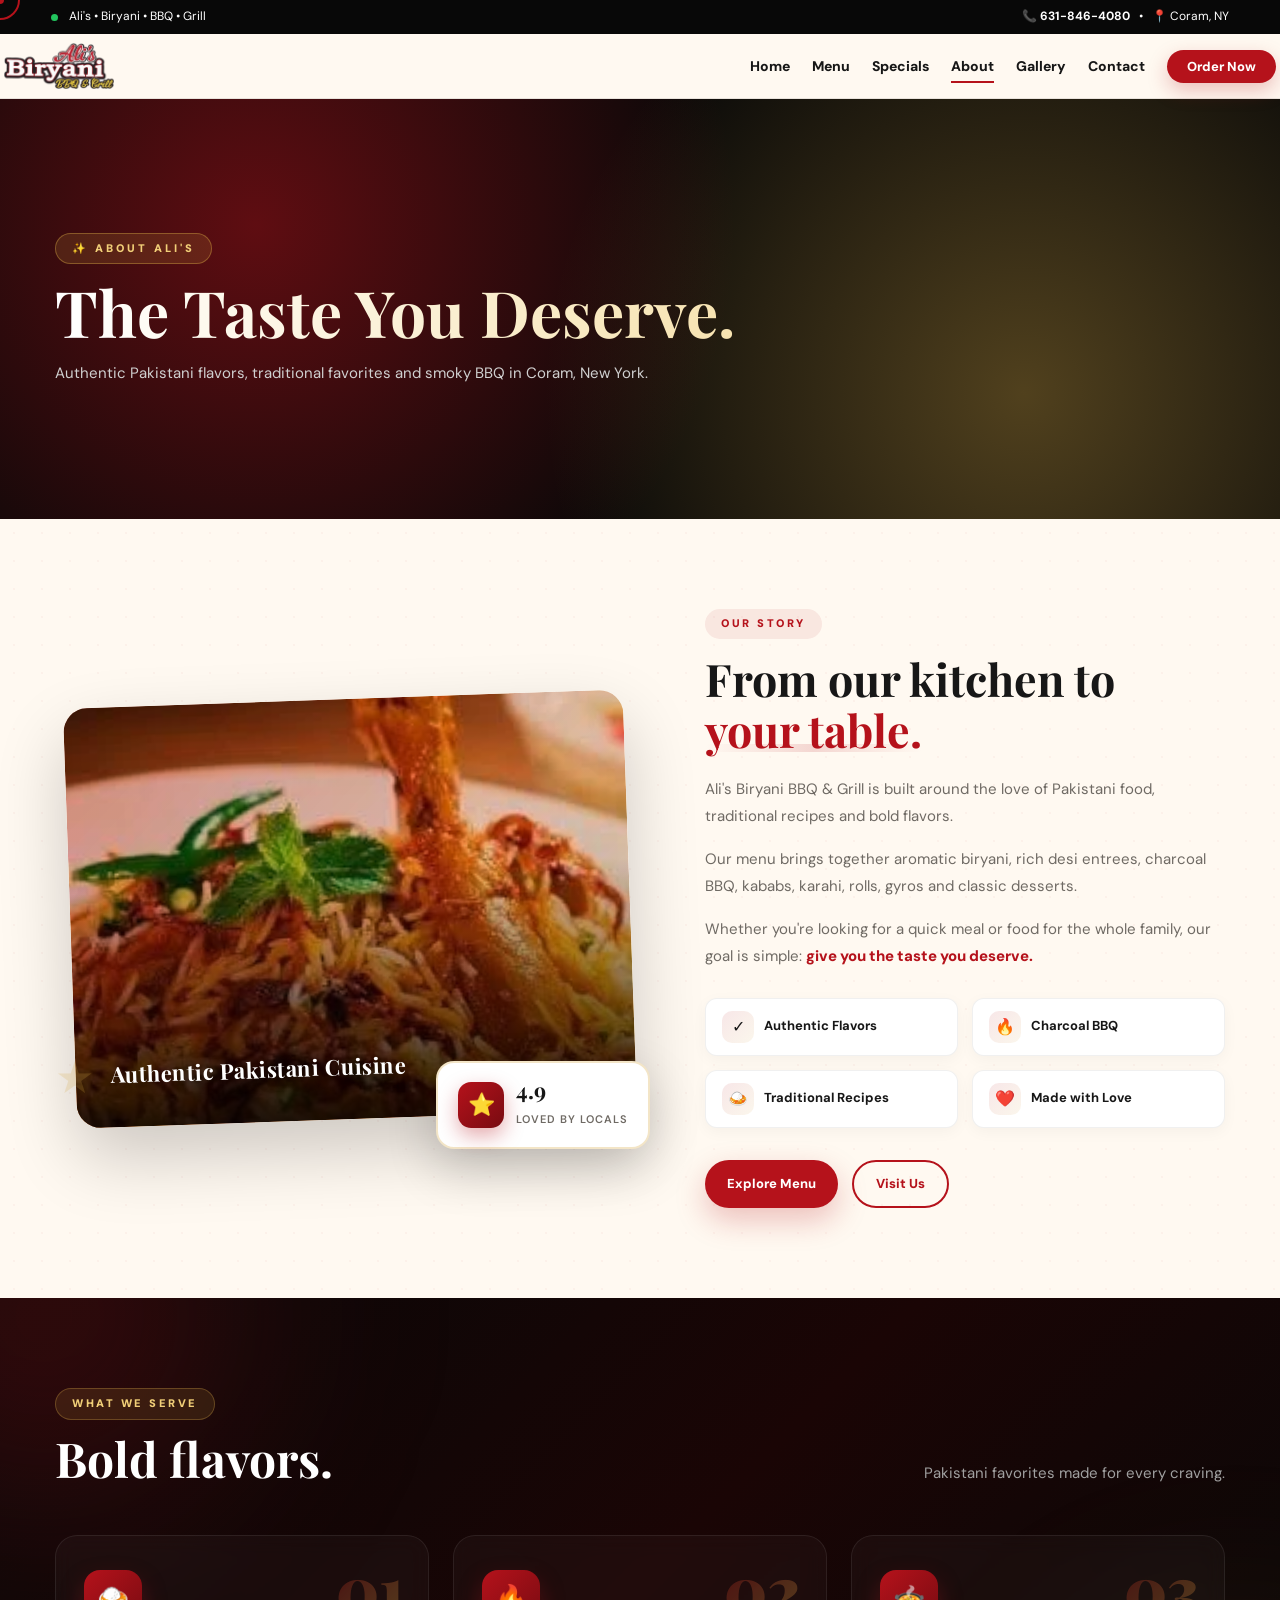
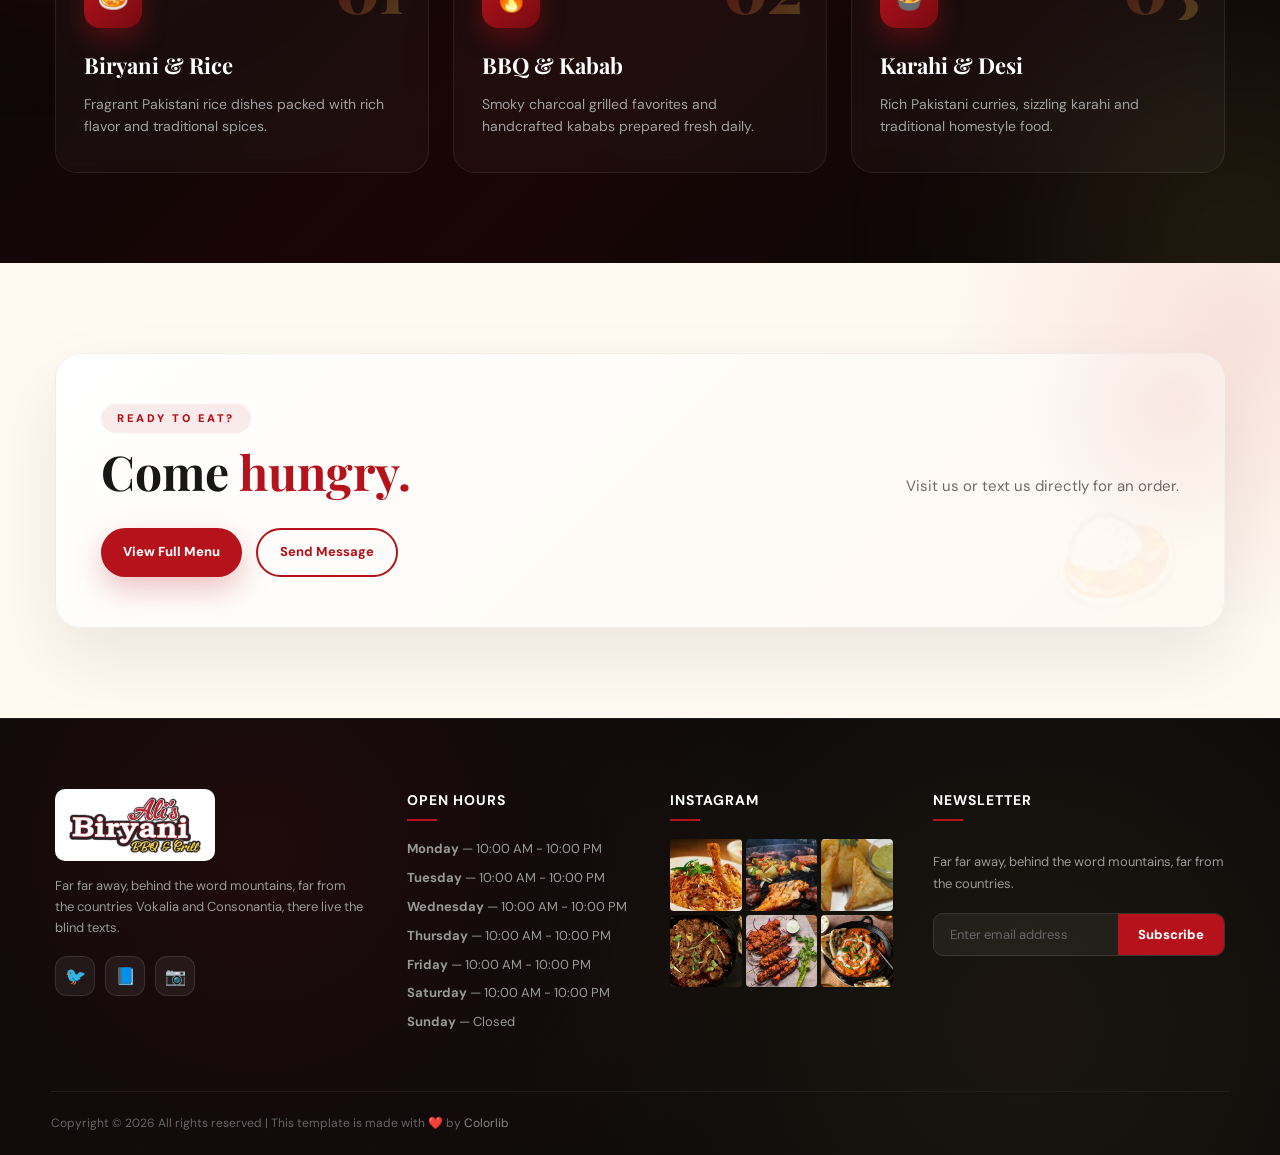
==== commit b92d690f: "Upload complete Ali's Biryani website" ====
--- a/ABOUT.html
+++ b/ABOUT.html
@@ -51,7 +51,7 @@
             inset: 0;
             background:
                 linear-gradient(135deg, rgba(8,8,8,0.92) 0%, rgba(8,8,8,0.72) 50%, rgba(8,8,8,0.9) 100%),
-                url('assets/flayers/chicken biryani.jpeg') center/cover no-repeat;
+                url('assets/flayers/chicken-biryani.jpeg') center/cover no-repeat;
             z-index: 0;
             animation: aboutHeroZoom 20s ease-in-out infinite alternate;
         }
@@ -282,6 +282,7 @@
             font-size: 22px;
             color: #fff;
             box-shadow: 0 8px 20px rgba(181, 18, 27, 0.35);
+            flex-shrink: 0;
         }
 
         .stat-card strong {
@@ -302,6 +303,12 @@
         }
 
         /* ---------- STORY TEXT ---------- */
+        .story-text {
+            min-width: 0;
+            overflow-wrap: break-word;
+            word-wrap: break-word;
+        }
+
         .story-text .kicker {
             display: inline-block;
             color: var(--red);
@@ -317,10 +324,13 @@
 
         .story-text h2 {
             font-family: "Playfair Display", serif;
-            font-size: clamp(28px, 4vw, 48px);
-            line-height: 1.1;
+            font-size: clamp(24px, 3.5vw, 48px);
+            line-height: 1.15;
             margin-bottom: 20px;
             color: var(--text);
+            overflow-wrap: break-word;
+            word-wrap: break-word;
+            hyphens: auto;
         }
 
         .story-text h2 span {
@@ -480,7 +490,7 @@
         .serve-head h2 {
             color: #fff;
             font-family: "Playfair Display", serif;
-            font-size: clamp(28px, 4vw, 48px);
+            font-size: clamp(24px, 4vw, 48px);
             line-height: 1.1;
         }
 
@@ -667,7 +677,7 @@
 
         .about-cta-head h2 {
             font-family: "Playfair Display", serif;
-            font-size: clamp(28px, 4vw, 48px);
+            font-size: clamp(24px, 4vw, 48px);
             line-height: 1.1;
             color: var(--text);
         }
@@ -690,38 +700,53 @@
         }
 
         /* =====================================================
-           RESPONSIVE — TABLET (1000px & below)
+           RESPONSIVE — TABLET / LAPTOP (1000px & below)
         ===================================================== */
         @media (max-width: 1000px) {
             .story-grid {
                 grid-template-columns: 1fr 1fr;
-                gap: 40px;
+                gap: 35px;
             }
 
             .about-photo {
-                min-height: 380px;
+                min-height: 0;
+                aspect-ratio: 4 / 3;
             }
 
             .about-photo .overlay {
-                padding: 30px;
+                padding: 25px;
             }
 
             .about-photo .overlay h3 {
-                font-size: 20px;
+                font-size: 18px;
             }
 
             .stat-card {
-                padding: 14px 16px;
+                padding: 12px 14px;
+                gap: 10px;
             }
 
             .stat-card-icon {
-                width: 42px;
-                height: 42px;
-                font-size: 20px;
+                width: 38px;
+                height: 38px;
+                font-size: 18px;
+                border-radius: 11px;
             }
 
             .stat-card strong {
-                font-size: 20px;
+                font-size: 18px;
+            }
+
+            .stat-card span {
+                font-size: 10px;
+            }
+
+            .story-text h2 {
+                font-size: 28px;
+            }
+
+            .story-text p {
+                font-size: 14px;
             }
 
             .story-features {
@@ -781,67 +806,81 @@
             }
 
             .about-photo {
-                min-height: 340px;
+                aspect-ratio: 4 / 3;
+                width: 100%;
+                height: auto;
+                min-height: 0;
                 transform: rotate(0deg);
-                aspect-ratio: 4 / 3;
+                border-radius: 18px;
             }
 
             .about-photo .overlay {
-                padding: 24px;
+                padding: 22px;
             }
 
             .about-photo .overlay h3 {
-                font-size: 18px;
+                font-size: 17px;
             }
 
             .about-photo-wrapper {
-                padding: 10px;
+                padding: 0;
             }
 
             .about-photo-wrapper::before {
-                font-size: 30px;
-                right: 20px;
+                font-size: 28px;
+                right: 15px;
             }
 
             .about-photo-wrapper::after {
-                font-size: 36px;
+                font-size: 32px;
+                bottom: 10px;
             }
 
             .stat-card {
-                bottom: 0;
-                right: 5px;
-                padding: 12px 16px;
-                border-radius: 14px;
-                gap: 10px;
+                bottom: 12px;
+                right: 12px;
+                padding: 10px 14px;
+                border-radius: 12px;
+                gap: 8px;
+                animation: none;
             }
 
             .stat-card-icon {
-                width: 38px;
-                height: 38px;
-                font-size: 18px;
-                border-radius: 11px;
+                width: 34px;
+                height: 34px;
+                font-size: 15px;
+                border-radius: 10px;
             }
 
             .stat-card strong {
-                font-size: 18px;
+                font-size: 16px;
+                margin-bottom: 2px;
             }
 
             .stat-card span {
-                font-size: 10px;
+                font-size: 9px;
+                letter-spacing: 0.5px;
+            }
+
+            .story-text {
+                min-width: 0;
+                width: 100%;
             }
 
             .story-text h2 {
-                font-size: 28px;
+                font-size: 26px;
+                line-height: 1.2;
             }
 
             .story-text p {
                 font-size: 14px;
+                line-height: 1.75;
             }
 
             .story-features {
                 grid-template-columns: 1fr 1fr;
                 gap: 10px;
-                margin: 24px 0 26px;
+                margin: 22px 0 24px;
             }
 
             .story-feature {
@@ -870,7 +909,7 @@
             }
 
             .serve-head h2 {
-                font-size: 28px;
+                font-size: 26px;
             }
 
             .serve-head p {
@@ -920,7 +959,7 @@
             }
 
             .about-cta-head h2 {
-                font-size: 28px;
+                font-size: 26px;
             }
 
             .about-cta-head p {
@@ -954,7 +993,7 @@
             }
 
             .about-hero h1 {
-                font-size: 30px;
+                font-size: 28px;
                 margin-bottom: 12px;
             }
 
@@ -969,12 +1008,13 @@
             }
 
             .story-grid {
-                gap: 35px;
+                gap: 32px;
             }
 
             .about-photo {
-                min-height: 280px;
-                border-radius: 18px;
+                aspect-ratio: 3 / 2;
+                border-radius: 16px;
+                min-height: 0;
             }
 
             .about-photo .overlay {
@@ -982,11 +1022,7 @@
             }
 
             .about-photo .overlay h3 {
-                font-size: 16px;
-            }
-
-            .about-photo-wrapper {
-                padding: 8px;
+                font-size: 15px;
             }
 
             .about-photo-wrapper::before,
@@ -995,27 +1031,28 @@
             }
 
             .stat-card {
-                bottom: -8px;
-                right: 0;
-                padding: 10px 12px;
-                border-radius: 12px;
-                gap: 8px;
+                bottom: 10px;
+                right: 10px;
+                padding: 8px 11px;
+                border-radius: 10px;
+                gap: 7px;
             }
 
             .stat-card-icon {
-                width: 34px;
-                height: 34px;
-                font-size: 16px;
-                border-radius: 10px;
+                width: 28px;
+                height: 28px;
+                font-size: 13px;
+                border-radius: 8px;
             }
 
             .stat-card strong {
-                font-size: 16px;
+                font-size: 14px;
+                margin-bottom: 1px;
             }
 
             .stat-card span {
-                font-size: 9px;
-                letter-spacing: 0.5px;
+                font-size: 8px;
+                letter-spacing: 0.3px;
             }
 
             .story-text .kicker {
@@ -1024,8 +1061,9 @@
             }
 
             .story-text h2 {
-                font-size: 24px;
-                margin-bottom: 16px;
+                font-size: 22px;
+                margin-bottom: 14px;
+                line-height: 1.25;
             }
 
             .story-text p {
@@ -1065,7 +1103,7 @@
             }
 
             .serve-head h2 {
-                font-size: 24px;
+                font-size: 22px;
             }
 
             .serve-head p {
@@ -1120,7 +1158,7 @@
             }
 
             .about-cta-head h2 {
-                font-size: 24px;
+                font-size: 22px;
             }
 
             .about-cta-head p {
@@ -1152,37 +1190,37 @@
         ===================================================== */
         @media (max-width: 380px) {
             .about-hero h1 {
-                font-size: 26px;
+                font-size: 24px;
             }
 
             .story-text h2 {
-                font-size: 22px;
+                font-size: 20px;
             }
 
             .serve-head h2 {
-                font-size: 22px;
+                font-size: 20px;
             }
 
             .about-cta-head h2 {
-                font-size: 22px;
+                font-size: 20px;
             }
 
             .stat-card {
-                padding: 8px 10px;
+                padding: 7px 9px;
             }
 
             .stat-card-icon {
-                width: 30px;
-                height: 30px;
-                font-size: 14px;
+                width: 26px;
+                height: 26px;
+                font-size: 12px;
             }
 
             .stat-card strong {
-                font-size: 14px;
+                font-size: 13px;
             }
 
             .stat-card span {
-                font-size: 8px;
+                font-size: 7px;
             }
         }
     </style>
@@ -1240,7 +1278,7 @@
             <!-- LEFT: PHOTO WITH STAT CARD -->
             <div class="about-photo-wrapper reveal">
                 <div class="about-photo">
-                    <img class="bg-image" src="assets/menu/chicken biryani.jpeg" alt="Pakistani Biryani">
+                    <img class="bg-image" src="assets/menu/chicken-biryani.jpeg" alt="Pakistani Biryani">
                     <div class="overlay">
                         <div>
                             <h3>Authentic Pakistani Cuisine</h3>
@@ -1379,12 +1417,12 @@
         <div>
             <h3>Instagram</h3>
             <div class="footer-instagram-grid">
-                <img src="assets/flayers/chicken biryani.jpeg" alt="Biryani">
-                <img src="assets/flayers/bbq 5pcs.jpeg" alt="BBQ">
-                <img src="assets/flayers/chicken samosa.jpeg" alt="Samosa">
-                <img src="assets/flayers/goat karahi.jpeg" alt="Karahi">
-                <img src="assets/flayers/chicken tikka.jpeg" alt="Tikka">
-                <img src="assets/flayers/butter chicken.jpeg" alt="Butter Chicken">
+                <img src="assets/menu/chicken-biryani.jpeg" alt="Biryani">
+                <img src="assets/menu/bbq-5pcs.jpeg" alt="BBQ">
+                <img src="assets/menu/chicken-samosa.jpeg" alt="Samosa">
+                <img src="assets/menu/goat-karahi.jpeg" alt="Karahi">
+                <img src="assets/menu/chicken-tikka.jpeg" alt="Tikka">
+                <img src="assets/menu/butter-chicken.jpeg" alt="Butter Chicken">
             </div>
         </div>
 
